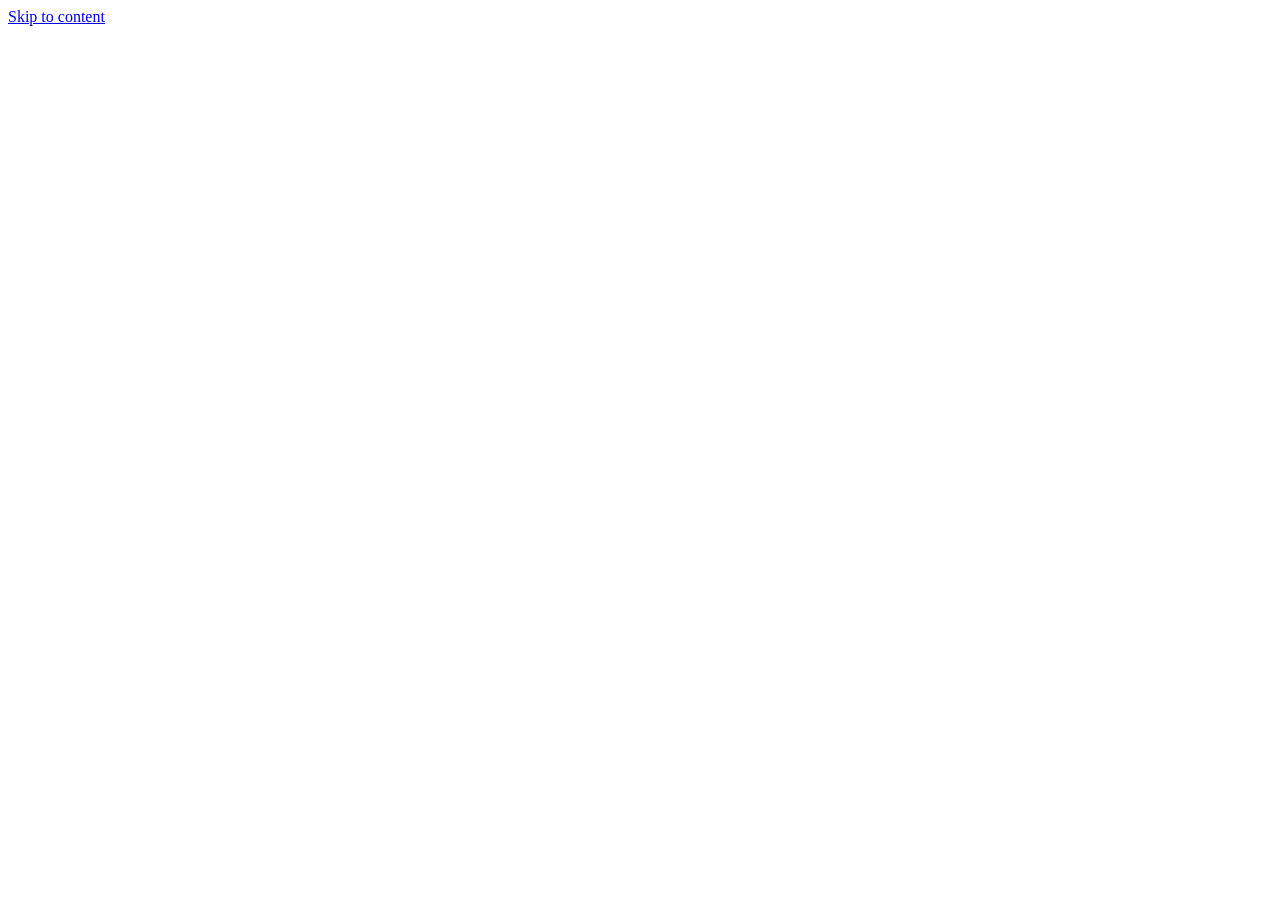
==== about.html @ 3cc3cd49 "Add files via upload" ====
<!DOCTYPE html>
<html lang="en">
<head>
  <meta charset="utf-8">
  <meta http-equiv="refresh" content="0; url=index.html">
  <meta name="viewport" content="width=device-width, initial-scale=1">
  <title>Redirecting to Home</title>
</head>
<body>
  <p>Redirecting to <a href="index.html">Home</a>...</p>
</body>
</html>
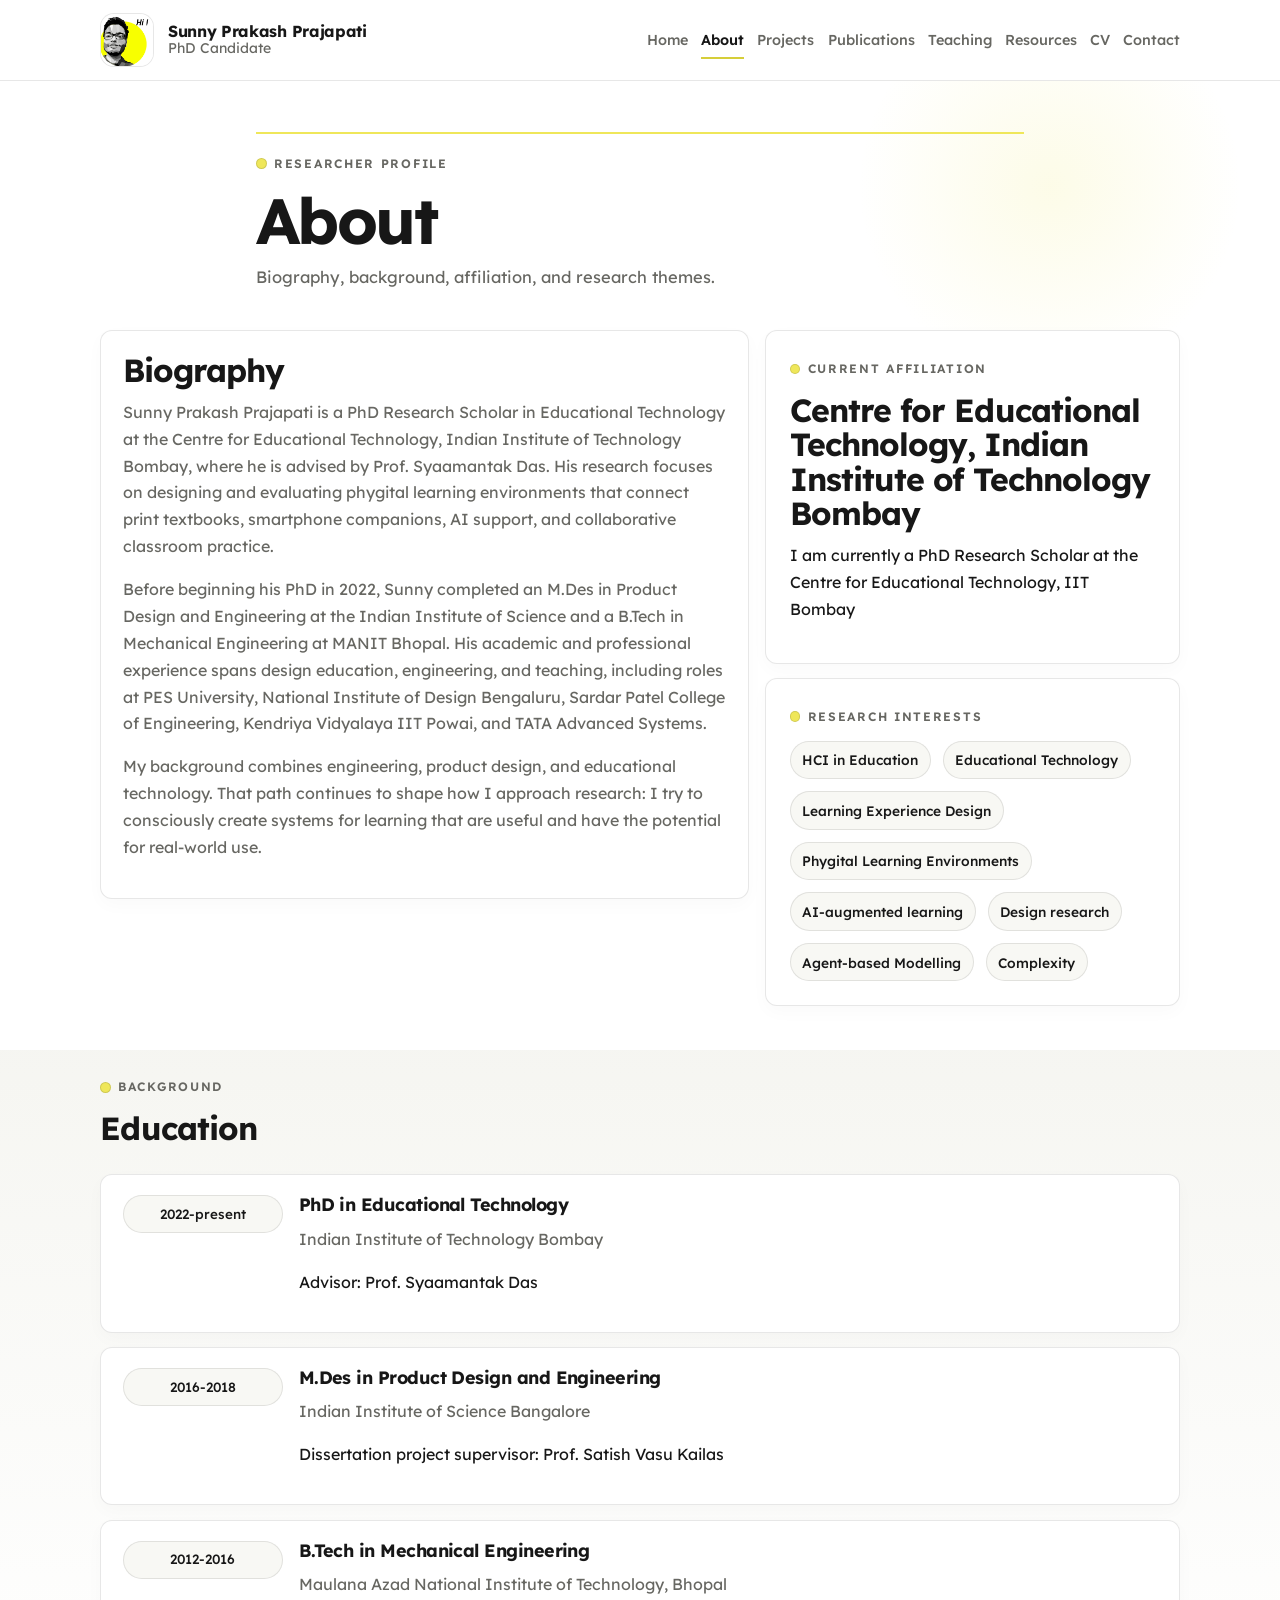
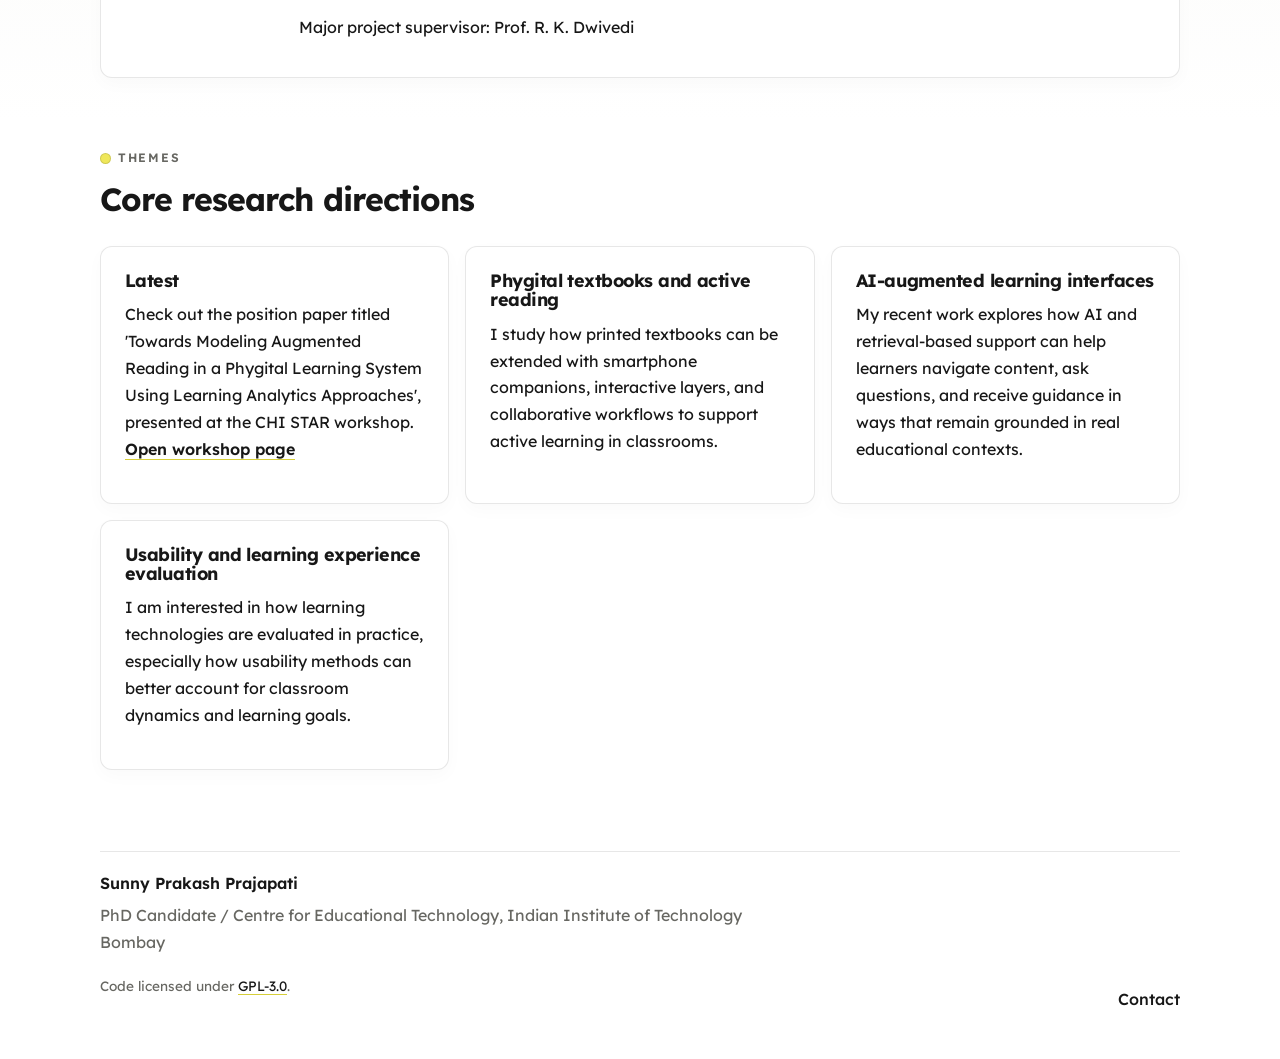
==== commit b4c96489: "ui-ux-audit2" ====
--- a/about.html
+++ b/about.html
@@ -2,11 +2,27 @@
 <html lang="en">
 <head>
   <meta charset="utf-8">
-  <meta http-equiv="refresh" content="0; url=index.html">
   <meta name="viewport" content="width=device-width, initial-scale=1">
-  <title>Redirecting to Home</title>
+  <meta name="description" content="Biography, background, affiliation, and research themes for Sunny Prakash Prajapati.">
+  <meta name="theme-color" content="#f5f1ea">
+  <title>About | Academic Website</title>
+  <link rel="stylesheet" href="assets/css/styles.css">
+  <script defer src="assets/js/site-data.js"></script>
+  <script defer src="assets/js/main.js"></script>
 </head>
-<body>
-  <p>Redirecting to <a href="index.html">Home</a>...</p>
+<body data-page="about">
+  <a class="skip-link" href="#main-content">Skip to content</a>
+  <div class="site-shell">
+    <header class="site-header" data-site-header></header>
+    <main id="main-content" data-page-root>
+      <noscript>
+        <section class="noscript-message">
+          <h1>JavaScript is required for this site.</h1>
+          <p>This website keeps content in a single editable data file, so please enable JavaScript to view the pages.</p>
+        </section>
+      </noscript>
+    </main>
+    <footer class="site-footer" data-site-footer></footer>
+  </div>
 </body>
 </html>
--- a/assets/css/styles.css
+++ b/assets/css/styles.css
@@ -0,0 +1,1248 @@
+@import url("https://fonts.googleapis.com/css2?family=Lexend:wght@100..900&display=swap");
+
+:root {
+  --background: #ffffff;
+  --background-muted: #fafaf7;
+  --background-alt: #f4f4ef;
+  --surface: #ffffff;
+  --surface-alt: #f8f8f4;
+  --text: #171717;
+  --muted: #676762;
+  --line: rgba(23, 23, 23, 0.1);
+  --line-strong: rgba(23, 23, 23, 0.18);
+  --accent: #efe75a;
+  --accent-deep: #d6ce39;
+  --accent-soft: rgba(239, 231, 90, 0.2);
+  --shadow: 0 6px 18px rgba(23, 23, 23, 0.025);
+  --shadow-strong: 0 10px 28px rgba(23, 23, 23, 0.06);
+  --radius-large: 12px;
+  --radius-medium: 10px;
+  --radius-small: 8px;
+  --max-width: 1080px;
+  --font-sans: "Lexend", "Segoe UI", "Helvetica Neue", Arial, sans-serif;
+  --font-display: "Lexend", "Segoe UI", "Helvetica Neue", Arial, sans-serif;
+  --transition: 180ms ease;
+}
+
+*,
+*::before,
+*::after {
+  box-sizing: border-box;
+}
+
+html {
+  scroll-behavior: smooth;
+}
+
+body {
+  margin: 0;
+  min-width: 320px;
+  font-family: var(--font-sans);
+  color: var(--text);
+  background:
+    radial-gradient(circle at 82% 7%, rgba(239, 231, 90, 0.14), transparent 12rem),
+    var(--background);
+  line-height: 1.68;
+}
+
+body.nav-open {
+  overflow: hidden;
+}
+
+img {
+  display: block;
+  max-width: 100%;
+}
+
+a {
+  color: var(--text);
+  text-decoration: none;
+  transition: color var(--transition), border-color var(--transition), background-color var(--transition), transform var(--transition);
+}
+
+a:hover,
+a:focus-visible {
+  color: var(--text);
+}
+
+button,
+input,
+textarea {
+  font: inherit;
+}
+
+button {
+  cursor: pointer;
+}
+
+:focus-visible {
+  outline: 3px solid rgba(23, 23, 23, 0.88);
+  outline-offset: 3px;
+}
+
+.site-shell {
+  min-height: 100vh;
+}
+
+.container {
+  width: min(calc(100% - 2.5rem), var(--max-width));
+  margin: 0 auto;
+}
+
+.skip-link,
+.sr-only {
+  position: absolute;
+  width: 1px;
+  height: 1px;
+  margin: -1px;
+  padding: 0;
+  overflow: hidden;
+  border: 0;
+  clip: rect(0, 0, 0, 0);
+}
+
+.skip-link:focus {
+  width: auto;
+  height: auto;
+  margin: 1rem;
+  padding: 0.8rem 1rem;
+  clip: auto;
+  background: var(--accent);
+  color: var(--text);
+  border-radius: var(--radius-small);
+  z-index: 1000;
+}
+
+.site-header {
+  position: sticky;
+  top: 0;
+  z-index: 50;
+  background: rgba(255, 255, 255, 0.94);
+  backdrop-filter: blur(10px);
+  border-bottom: 1px solid var(--line);
+}
+
+.header-inner,
+.footer-inner,
+.section-header,
+.section-header-compact,
+.contact-band {
+  display: flex;
+  align-items: center;
+  justify-content: space-between;
+  gap: 1.2rem;
+}
+
+.header-inner {
+  min-height: 5rem;
+}
+
+.brand {
+  display: inline-flex;
+  align-items: center;
+  gap: 0.9rem;
+  color: var(--text);
+}
+
+.brand:hover,
+.brand:focus-visible {
+  color: var(--text);
+}
+
+.brand-media {
+  flex: 0 0 auto;
+}
+
+.brand-logo,
+.brand-mark {
+  width: 3.35rem;
+  height: 3.35rem;
+  border-radius: 14px;
+  border: 1px solid var(--line);
+  background: var(--surface);
+}
+
+.brand-logo {
+  object-fit: cover;
+}
+
+.brand-mark {
+  display: grid;
+  place-items: center;
+  background: var(--text);
+  color: var(--background);
+  font-weight: 800;
+  letter-spacing: 0.08em;
+}
+
+.brand-copy {
+  display: flex;
+  flex-direction: column;
+  line-height: 1.12;
+}
+
+.brand-name {
+  font-family: var(--font-display);
+  font-size: 1rem;
+  font-weight: 700;
+  letter-spacing: -0.02em;
+}
+
+.brand-subtitle {
+  color: var(--muted);
+  font-size: 0.88rem;
+}
+
+.site-nav {
+  display: flex;
+  align-items: center;
+  gap: 0.82rem;
+}
+
+.site-nav a {
+  position: relative;
+  color: var(--muted);
+  font-size: 0.9rem;
+  font-weight: 500;
+}
+
+.site-nav a::after {
+  content: "";
+  position: absolute;
+  left: 0;
+  right: 0;
+  bottom: -0.45rem;
+  height: 0.12rem;
+  background: var(--accent-deep);
+  transform: scaleX(0);
+  transform-origin: left center;
+  transition: transform var(--transition);
+}
+
+.site-nav a:hover::after,
+.site-nav a:focus-visible::after,
+.site-nav a[aria-current="page"]::after {
+  transform: scaleX(1);
+}
+
+.site-nav a[aria-current="page"] {
+  color: var(--text);
+  font-weight: 600;
+}
+
+.nav-toggle {
+  display: none;
+  flex-direction: column;
+  gap: 0.28rem;
+  padding: 0.35rem;
+  background: transparent;
+  border: 0;
+}
+
+.nav-toggle span:not(.sr-only) {
+  display: block;
+  width: 1.45rem;
+  height: 2px;
+  border-radius: 999px;
+  background: var(--text);
+}
+
+.hero {
+  padding: 4.35rem 0 1.6rem;
+}
+
+.hero-grid,
+.section-grid,
+.prose-grid,
+.contact-grid,
+.cv-grid {
+  display: grid;
+  gap: 1rem;
+}
+
+.hero-grid {
+  grid-template-columns: minmax(0, 1.42fr) minmax(300px, 0.78fr);
+  align-items: start;
+  gap: 1.25rem;
+}
+
+.hero-copy,
+.hero-panel,
+.card,
+.prose-card,
+.timeline-item,
+.contact-item {
+  position: relative;
+  overflow: hidden;
+  border: 1px solid var(--line);
+  background: var(--surface);
+  border-radius: var(--radius-large);
+  box-shadow: var(--shadow);
+}
+
+.hero-copy,
+.hero-panel,
+.card {
+  padding: 1.5rem;
+}
+
+.hero-copy {
+  padding: 1.8rem 0 1.4rem;
+  border: 0;
+  border-top: 2px solid var(--accent);
+  border-radius: 0;
+  background: transparent;
+  box-shadow: none;
+}
+
+.hero-panel {
+  display: flex;
+  flex-direction: column;
+  justify-content: space-between;
+  gap: 1.1rem;
+  background: var(--surface-alt);
+  box-shadow: none;
+}
+
+.hero h1,
+h2,
+h3,
+h4 {
+  margin: 0 0 0.7rem;
+  font-family: var(--font-display);
+  font-weight: 700;
+  line-height: 1.08;
+  letter-spacing: -0.03em;
+}
+
+.hero h1 {
+  max-width: 12ch;
+  font-size: clamp(2.7rem, 6vw, 4.4rem);
+}
+
+h2 {
+  font-size: clamp(1.45rem, 2.6vw, 2rem);
+}
+
+h3 {
+  font-size: 1.12rem;
+}
+
+h4 {
+  font-size: 0.97rem;
+  letter-spacing: -0.01em;
+}
+
+p {
+  margin: 0 0 1rem;
+}
+
+.hero-tagline,
+.hero-summary,
+.section-intro p,
+.prose-card p {
+  max-width: 42rem;
+  color: var(--muted);
+}
+
+.hero-tagline {
+  max-width: 32rem;
+  font-size: clamp(1.06rem, 1.8vw, 1.3rem);
+  color: var(--text);
+  font-weight: 600;
+}
+
+.eyebrow {
+  display: inline-flex;
+  align-items: center;
+  gap: 0.45rem;
+  margin-bottom: 0.85rem;
+  color: var(--muted);
+  font-size: 0.76rem;
+  font-weight: 600;
+  letter-spacing: 0.14em;
+  text-transform: uppercase;
+}
+
+.eyebrow::before {
+  content: "";
+  width: 0.68rem;
+  height: 0.68rem;
+  border-radius: 999px;
+  background: var(--accent);
+  border: 1px solid rgba(23, 23, 23, 0.14);
+}
+
+.panel-kicker,
+.panel-affiliation,
+.publication-authors,
+.publication-venue,
+.timeline-institution,
+.results-note,
+.empty-state,
+.form-note,
+.footer-license {
+  color: var(--muted);
+}
+
+.detail-list,
+.bullet-list {
+  margin: 0;
+  padding: 0;
+  list-style: none;
+}
+
+.detail-list li {
+  display: grid;
+  gap: 0.18rem;
+  padding: 0.85rem 0;
+  border-top: 1px solid var(--line);
+}
+
+.detail-list li:first-child {
+  border-top: 0;
+  padding-top: 0;
+}
+
+.detail-list span {
+  color: var(--muted);
+  font-size: 0.8rem;
+  font-weight: 500;
+}
+
+.detail-list strong {
+  font-size: 0.98rem;
+  font-weight: 600;
+}
+
+.hero-contact-links,
+.button-row,
+.link-row,
+.tag-list,
+.publication-meta,
+.project-meta,
+.footer-links {
+  display: flex;
+  flex-wrap: wrap;
+  gap: 0.75rem;
+  align-items: center;
+}
+
+.hero-contact-links {
+  font-size: 0.93rem;
+}
+
+.button {
+  display: inline-flex;
+  align-items: center;
+  justify-content: center;
+  min-height: 2.9rem;
+  padding: 0.78rem 1.1rem;
+  border: 1px solid var(--line-strong);
+  border-radius: var(--radius-small);
+  font-weight: 500;
+}
+
+.button:hover,
+.button:focus-visible {
+  transform: translateY(-1px);
+}
+
+.button-primary {
+  background: var(--text);
+  color: var(--background);
+  border-color: var(--text);
+}
+
+.button-primary:hover,
+.button-primary:focus-visible {
+  color: var(--background);
+}
+
+.button-secondary {
+  background: var(--surface);
+  color: var(--text);
+}
+
+.button-tertiary {
+  background: transparent;
+  border-color: transparent;
+  color: var(--muted);
+  padding-inline: 0;
+}
+
+.text-link {
+  display: inline-flex;
+  align-items: center;
+  gap: 0.38rem;
+  font-weight: 500;
+  border-bottom: 1px solid var(--accent-deep);
+}
+
+.inline-link {
+  display: inline;
+  font-weight: 600;
+  border-bottom: 1px solid var(--accent-deep);
+}
+
+.text-link::after {
+  content: "";
+  width: 0.46rem;
+  height: 0.46rem;
+  border-top: 1.5px solid currentColor;
+  border-right: 1.5px solid currentColor;
+  transform: rotate(45deg);
+}
+
+.tag {
+  display: inline-flex;
+  align-items: center;
+  padding: 0.42rem 0.72rem;
+  border: 1px solid var(--line);
+  border-radius: 999px;
+  background: var(--surface-alt);
+  color: var(--text);
+  font-size: 0.86rem;
+  font-weight: 500;
+}
+
+.page-section {
+  padding: 1.45rem 0 2.75rem;
+}
+
+.page-section-compact {
+  padding-top: 0.7rem;
+}
+
+body:not([data-page="home"]) [data-page-root] > .page-section:first-child {
+  padding-top: 1.2rem;
+}
+
+.page-hero {
+  padding: 3.2rem 0 1rem;
+}
+
+.page-hero-inner {
+  max-width: 48rem;
+  padding-top: 1rem;
+  border-top: 2px solid var(--accent);
+}
+
+.page-hero h1 {
+  margin: 0 0 0.75rem;
+  font-size: clamp(2.25rem, 5vw, 4rem);
+  line-height: 1;
+  letter-spacing: -0.04em;
+}
+
+.page-hero p:not(.eyebrow) {
+  max-width: 42rem;
+  margin-bottom: 0;
+  color: var(--muted);
+  font-size: 1.03rem;
+}
+
+.page-actions {
+  display: flex;
+  flex-wrap: wrap;
+  gap: 0.75rem;
+  margin-top: 1.2rem;
+}
+
+.section-tinted {
+  background: linear-gradient(180deg, rgba(244, 244, 239, 0.85), rgba(244, 244, 239, 0));
+}
+
+.section-grid {
+  grid-template-columns: minmax(0, 0.9fr) minmax(0, 1.1fr);
+  align-items: start;
+  gap: 1.25rem;
+}
+
+.section-grid-home {
+  grid-template-columns: minmax(0, 0.96fr) minmax(0, 1.04fr);
+}
+
+.section-intro {
+  padding-top: 0.4rem;
+  border-top: 2px solid var(--accent);
+}
+
+.key-points,
+.stack-list,
+.timeline,
+.prose-sidebar,
+.project-body,
+.project-subsection,
+.contact-list,
+.contact-form {
+  display: grid;
+  gap: 0.9rem;
+}
+
+.section-header,
+.section-header-compact {
+  align-items: end;
+  margin-bottom: 1.1rem;
+}
+
+.section-header-compact {
+  margin-bottom: 0.9rem;
+}
+
+.card-grid,
+.card-grid-projects,
+.teaching-grid {
+  display: grid;
+  gap: 1rem;
+  grid-template-columns: repeat(3, minmax(0, 1fr));
+}
+
+.card-grid-projects {
+  grid-template-columns: repeat(2, minmax(0, 1fr));
+}
+
+.teaching-card {
+  display: grid;
+  align-content: start;
+  gap: 0.55rem;
+}
+
+.teaching-card h3,
+.teaching-card p {
+  margin-bottom: 0;
+}
+
+.card,
+.subtle-card,
+.publication-card,
+.project-card,
+.contact-item,
+.timeline-item {
+  transition: transform var(--transition), box-shadow var(--transition), border-color var(--transition), background-color var(--transition);
+}
+
+.card:hover,
+.card:focus-within,
+.contact-item:hover,
+.contact-item:focus-visible,
+.timeline-item:hover {
+  transform: translateY(-1px);
+  box-shadow: var(--shadow-strong);
+  border-color: var(--line-strong);
+}
+
+.publication-card,
+.project-card,
+.prose-card {
+  padding: 1.35rem;
+}
+
+.publication-card {
+  background: var(--surface);
+}
+
+.subtle-card {
+  box-shadow: none;
+  background: rgba(255, 255, 255, 0.72);
+}
+
+.publication-badge {
+  display: inline-flex;
+  padding: 0.34rem 0.68rem;
+  border: 1px solid rgba(23, 23, 23, 0.08);
+  border-radius: 999px;
+  background: var(--accent-soft);
+  color: var(--text);
+  font-size: 0.78rem;
+  font-weight: 600;
+}
+
+.publication-year {
+  color: var(--muted);
+  font-size: 0.9rem;
+  font-weight: 500;
+}
+
+.project-card {
+  display: flex;
+  flex-direction: column;
+  gap: 0.9rem;
+  box-shadow: none;
+}
+
+.project-card-clickable {
+  cursor: pointer;
+}
+
+.project-card-clickable:focus-visible {
+  outline: 3px solid rgba(23, 23, 23, 0.88);
+  outline-offset: 4px;
+}
+
+.project-image {
+  overflow: hidden;
+  border: 1px solid var(--line);
+  border-radius: var(--radius-medium);
+  background: var(--surface-alt);
+  aspect-ratio: 16 / 10;
+}
+
+.project-image img {
+  width: 100%;
+  height: 100%;
+  object-fit: cover;
+}
+
+.project-subsection h4 {
+  margin-bottom: 0;
+}
+
+.project-primary-outcome {
+  display: grid;
+  gap: 0.2rem;
+  margin-bottom: 0;
+  color: var(--muted);
+}
+
+.project-primary-outcome span {
+  color: var(--text);
+  font-size: 0.78rem;
+  font-weight: 700;
+  letter-spacing: 0.1em;
+  text-transform: uppercase;
+}
+
+.project-card-link {
+  width: fit-content;
+  margin-top: 0.15rem;
+}
+
+.project-detail {
+  display: grid;
+  gap: 1rem;
+}
+
+.project-back-link {
+  justify-self: end;
+  width: fit-content;
+}
+
+.project-detail-shell {
+  display: grid;
+  gap: 1.35rem;
+  padding: 1.35rem;
+  border: 1px solid var(--line);
+  border-radius: var(--radius-large);
+  background: var(--surface);
+  box-shadow: none;
+}
+
+.project-detail-hero {
+  display: grid;
+  grid-template-columns: minmax(0, 0.9fr) minmax(0, 1.1fr);
+  gap: 1.25rem;
+  align-items: start;
+}
+
+.project-detail-image {
+  overflow: hidden;
+  border: 1px solid var(--line);
+  border-radius: var(--radius-medium);
+  background: var(--surface-alt);
+}
+
+.project-detail-image img,
+.project-gallery-item img {
+  width: 100%;
+  height: 100%;
+  object-fit: cover;
+}
+
+.project-detail-copy,
+.project-detail-section {
+  display: grid;
+  gap: 0.85rem;
+}
+
+.project-detail-copy h1 {
+  margin-bottom: 0;
+  font-size: clamp(2rem, 4vw, 3rem);
+  line-height: 1.05;
+  letter-spacing: -0.04em;
+}
+
+.project-detail-copy p,
+.project-detail-section p {
+  margin-bottom: 0;
+  color: var(--muted);
+}
+
+.project-citation {
+  font-size: 0.9rem;
+}
+
+.project-gallery {
+  display: grid;
+  gap: 1rem;
+  grid-template-columns: repeat(2, minmax(0, 1fr));
+}
+
+.project-gallery-item {
+  display: grid;
+  gap: 0.55rem;
+  margin: 0;
+}
+
+.project-gallery-item img {
+  overflow: hidden;
+  aspect-ratio: auto;
+  border: 1px solid var(--line);
+  border-radius: var(--radius-medium);
+  background: var(--surface-alt);
+}
+
+.project-gallery-item figcaption {
+  color: var(--muted);
+  font-size: 0.9rem;
+}
+
+.prose-grid {
+  grid-template-columns: minmax(0, 1.28fr) minmax(280px, 0.82fr);
+  align-items: start;
+}
+
+.prose-card {
+  border: 1px solid var(--line);
+  background: var(--surface);
+  box-shadow: var(--shadow);
+}
+
+.timeline-item {
+  display: grid;
+  grid-template-columns: 10rem minmax(0, 1fr);
+  gap: 1rem;
+  padding: 1.25rem 1.35rem;
+}
+
+.timeline-period {
+  display: inline-flex;
+  align-items: center;
+  justify-content: center;
+  height: fit-content;
+  padding: 0.42rem 0.72rem;
+  border-radius: 999px;
+  background: var(--surface-alt);
+  color: var(--text);
+  border: 1px solid var(--line);
+  font-size: 0.84rem;
+  font-weight: 500;
+}
+
+.publications-toolbar {
+  display: grid;
+  gap: 0.95rem;
+  margin-bottom: 1rem;
+}
+
+.search-field input,
+.contact-form input,
+.contact-form textarea {
+  width: 100%;
+  border: 1px solid var(--line);
+  border-radius: var(--radius-small);
+  background: var(--surface);
+  padding: 0.9rem 1rem;
+  color: var(--text);
+}
+
+.search-field input:focus,
+.contact-form input:focus,
+.contact-form textarea:focus {
+  outline: 3px solid rgba(239, 231, 90, 0.35);
+  outline-offset: 0;
+  border-color: var(--line-strong);
+}
+
+.filter-group {
+  display: flex;
+  flex-wrap: wrap;
+  gap: 0.6rem;
+}
+
+.filter-chip {
+  border: 1px solid var(--line);
+  background: var(--surface);
+  color: var(--text);
+  border-radius: 999px;
+  padding: 0.7rem 0.95rem;
+  font-weight: 500;
+}
+
+.filter-chip.is-active,
+.filter-chip:hover,
+.filter-chip:focus-visible {
+  background: var(--accent-soft);
+  border-color: rgba(23, 23, 23, 0.18);
+  color: var(--text);
+}
+
+.contact-grid,
+.cv-grid {
+  grid-template-columns: repeat(2, minmax(0, 1fr));
+}
+
+.contact-grid {
+  grid-template-columns: minmax(0, 1fr);
+}
+
+.contact-card {
+  max-width: 44rem;
+}
+
+.resources-grid {
+  display: grid;
+  gap: 1rem;
+  grid-template-columns: repeat(2, minmax(0, 1fr));
+}
+
+.resource-item,
+.resources-empty {
+  min-height: 100%;
+}
+
+.resource-item {
+  display: grid;
+  gap: 0.75rem;
+  padding: 1.2rem 1.25rem;
+  border: 1px solid var(--line);
+  border-radius: var(--radius-large);
+  background: var(--surface);
+  box-shadow: none;
+  transition: transform var(--transition), box-shadow var(--transition), border-color var(--transition);
+}
+
+.resource-item.is-linked:hover,
+.resource-item.is-linked:focus-visible {
+  transform: translateY(-1px);
+  box-shadow: var(--shadow-strong);
+  border-color: var(--line-strong);
+}
+
+.resource-item h3 {
+  margin-bottom: 0;
+}
+
+.resource-item .publication-badge {
+  justify-self: start;
+}
+
+.resource-item p {
+  margin-bottom: 0;
+  color: var(--muted);
+}
+
+.resource-value {
+  color: var(--text);
+  font-weight: 600;
+}
+
+.resource-action {
+  display: inline-flex;
+  align-items: center;
+  gap: 0.38rem;
+  width: fit-content;
+  font-weight: 600;
+  border-bottom: 1px solid var(--accent-deep);
+}
+
+.resource-item.is-linked::after {
+  content: "";
+  justify-self: end;
+  width: 0.56rem;
+  height: 0.56rem;
+  border-top: 1.5px solid currentColor;
+  border-right: 1.5px solid currentColor;
+  transform: rotate(45deg);
+}
+
+.resources-empty {
+  max-width: 44rem;
+}
+
+.contact-item {
+  display: grid;
+  gap: 0.25rem;
+  padding: 1rem 1.05rem;
+  color: var(--text);
+}
+
+.contact-item span {
+  color: var(--muted);
+  font-size: 0.84rem;
+}
+
+.contact-form label {
+  display: grid;
+  gap: 0.45rem;
+}
+
+.contact-band {
+  padding: 1.35rem 0;
+}
+
+.home-contact-band {
+  align-items: center;
+  border-top: 1px solid var(--line);
+}
+
+.home-contact-band h2 {
+  max-width: 44rem;
+  margin-bottom: 0;
+}
+
+.credibility-strip {
+  padding: 0.15rem 0 1.4rem;
+}
+
+.credibility-grid {
+  display: grid;
+  gap: 0;
+  grid-template-columns: repeat(2, minmax(0, 1fr));
+  border-block: 1px solid var(--line);
+}
+
+.credibility-item {
+  display: grid;
+  gap: 0.25rem;
+  padding: 1rem 1.15rem;
+}
+
+.credibility-item + .credibility-item {
+  border-left: 1px solid var(--line);
+}
+
+.credibility-item span {
+  color: var(--muted);
+  font-size: 0.78rem;
+  font-weight: 700;
+  letter-spacing: 0.1em;
+  text-transform: uppercase;
+}
+
+.credibility-item strong {
+  font-size: 0.98rem;
+  font-weight: 600;
+}
+
+.bullet-list {
+  display: grid;
+  gap: 0.72rem;
+}
+
+.bullet-list li {
+  position: relative;
+  padding-left: 1rem;
+}
+
+.bullet-list li::before {
+  content: "";
+  position: absolute;
+  left: 0;
+  top: 0.68rem;
+  width: 0.42rem;
+  height: 0.42rem;
+  border-radius: 999px;
+  background: var(--accent-deep);
+}
+
+.site-footer {
+  padding: 2.3rem 0 2.8rem;
+}
+
+.footer-inner {
+  align-items: end;
+  padding-top: 1.15rem;
+  border-top: 1px solid var(--line);
+  color: var(--muted);
+}
+
+.footer-copy {
+  display: grid;
+  gap: 0.2rem;
+  max-width: 42rem;
+}
+
+.footer-title {
+  margin-bottom: 0.15rem;
+  color: var(--text);
+  font-weight: 600;
+}
+
+.footer-license {
+  font-size: 0.85rem;
+}
+
+.footer-license a {
+  border-bottom: 1px solid var(--accent-deep);
+}
+
+.footer-links {
+  justify-content: flex-end;
+  gap: 0.4rem;
+  min-width: fit-content;
+}
+
+.footer-links a {
+  color: var(--text);
+  font-weight: 500;
+  border-bottom: 1px solid transparent;
+}
+
+.footer-links a:hover,
+.footer-links a:focus-visible {
+  border-color: var(--accent-deep);
+}
+
+.simple-page h1 {
+  margin-bottom: 0.7rem;
+}
+
+.simple-page p {
+  max-width: 42rem;
+  color: var(--muted);
+}
+
+.noscript-message {
+  width: min(calc(100% - 2.5rem), 48rem);
+  margin: 4rem auto;
+  padding: 2rem;
+  background: var(--surface);
+  border: 1px solid var(--line);
+  border-radius: var(--radius-large);
+  box-shadow: var(--shadow);
+}
+
+@media (prefers-reduced-motion: reduce) {
+  html {
+    scroll-behavior: auto;
+  }
+
+  *,
+  *::before,
+  *::after {
+    animation: none !important;
+    transition: none !important;
+  }
+}
+
+@media (max-width: 980px) {
+  .hero-grid,
+  .project-detail-hero,
+  .section-grid,
+  .prose-grid,
+  .teaching-grid,
+  .card-grid,
+  .card-grid-projects,
+  .project-gallery,
+  .resources-grid,
+  .contact-grid,
+  .cv-grid,
+  .timeline-item {
+    grid-template-columns: 1fr;
+  }
+
+  .section-header,
+  .footer-inner {
+    align-items: flex-start;
+    flex-direction: column;
+  }
+
+  .footer-links {
+    justify-content: flex-start;
+  }
+
+  .credibility-grid {
+    grid-template-columns: 1fr;
+  }
+
+  .credibility-item + .credibility-item {
+    border-top: 1px solid var(--line);
+    border-left: 0;
+  }
+}
+
+@media (max-width: 820px) {
+  .nav-toggle {
+    display: inline-flex;
+  }
+
+  .site-nav {
+    position: fixed;
+    inset: 5rem 1rem auto;
+    flex-direction: column;
+    align-items: stretch;
+    padding: 1rem;
+    border: 1px solid var(--line-strong);
+    border-radius: var(--radius-large);
+    background: rgba(255, 255, 255, 0.98);
+    box-shadow: var(--shadow-strong);
+    opacity: 0;
+    pointer-events: none;
+    transform: translateY(-8px);
+    transition: opacity var(--transition), transform var(--transition);
+  }
+
+  .site-nav.is-open {
+    opacity: 1;
+    pointer-events: auto;
+    transform: translateY(0);
+  }
+
+  .site-nav a {
+    padding: 0.35rem 0;
+  }
+}
+
+@media (max-width: 640px) {
+  .container {
+    width: min(calc(100% - 1.4rem), var(--max-width));
+  }
+
+  .hero {
+    padding-top: 3.7rem;
+  }
+
+  .page-hero {
+    padding-top: 2.35rem;
+  }
+
+  .hero-copy,
+  .hero-panel,
+  .card,
+  .prose-card,
+  .publication-card,
+  .project-card,
+  .resource-item {
+    padding: 1.15rem;
+  }
+
+  .brand-logo,
+  .brand-mark {
+    width: 3rem;
+    height: 3rem;
+  }
+
+  .button-row,
+  .footer-links {
+    width: 100%;
+  }
+
+  .button {
+    width: 100%;
+  }
+
+  .timeline-item {
+    padding: 1.1rem;
+  }
+}
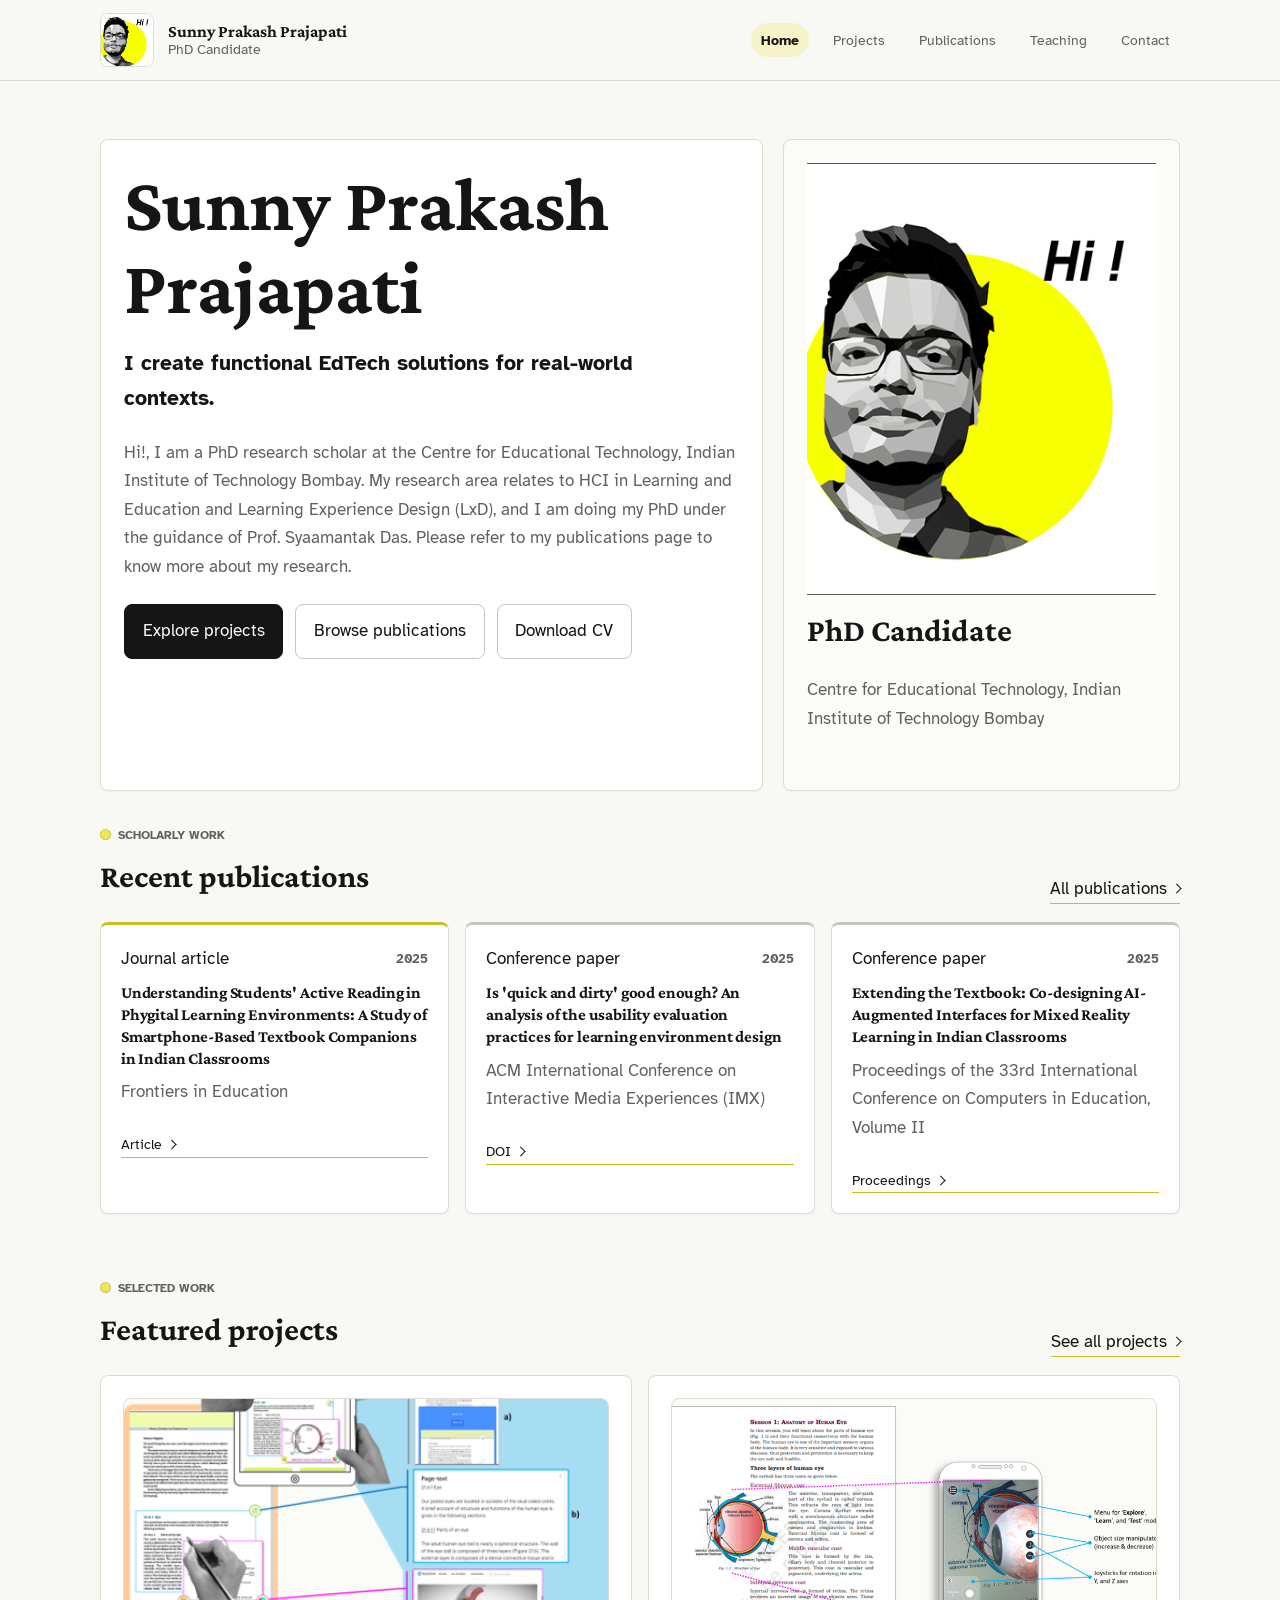
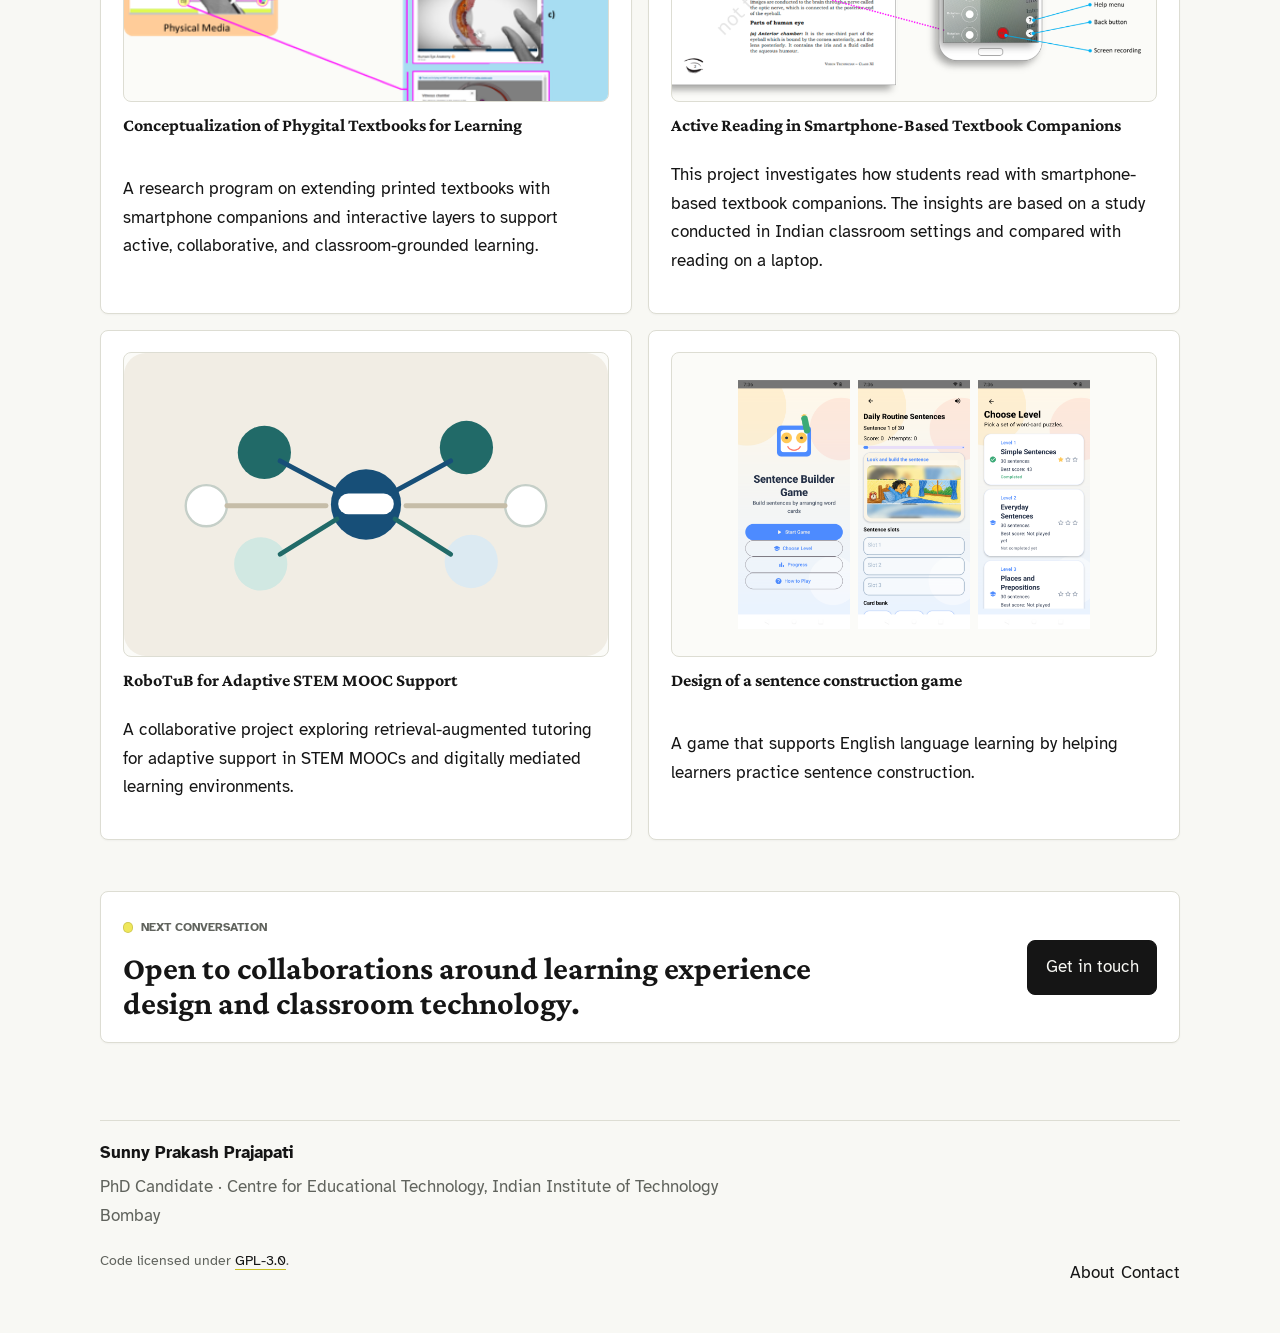
==== commit fca299aa: "major change" ====
--- a/about.html
+++ b/about.html
@@ -3,9 +3,19 @@
 <head>
   <meta charset="utf-8">
   <meta name="viewport" content="width=device-width, initial-scale=1">
-  <meta name="description" content="Biography, background, affiliation, and research themes for Sunny Prakash Prajapati.">
+  <meta name="description" content="Biography, research background, education, and research themes of Sunny Prakash Prajapati, PhD Candidate at IIT Bombay.">
   <meta name="theme-color" content="#f5f1ea">
-  <title>About | Academic Website</title>
+  <link rel="icon" href="assets/images/logo-sunny.png" type="image/png">
+  <title>About | Sunny Prakash Prajapati</title>
+  <meta property="og:title" content="About — Sunny Prakash Prajapati">
+  <meta property="og:description" content="Biography, research background, education, and research themes of Sunny Prakash Prajapati, PhD Candidate at IIT Bombay.">
+  <meta property="og:image" content="https://sunnysideux.github.io/assets/images/logo-sunny.png">
+  <meta property="og:url" content="https://sunnysideux.github.io/about.html">
+  <meta property="og:type" content="website">
+  <meta property="og:site_name" content="Sunny Prakash Prajapati">
+  <meta name="twitter:card" content="summary">
+  <meta http-equiv="refresh" content="0; url=index.html">
+  <link rel="canonical" href="https://sunnysideux.github.io/index.html">
   <link rel="stylesheet" href="assets/css/styles.css">
   <script defer src="assets/js/site-data.js"></script>
   <script defer src="assets/js/main.js"></script>
--- a/assets/css/styles.css
+++ b/assets/css/styles.css
@@ -1,27 +1,27 @@
-@import url("https://fonts.googleapis.com/css2?family=Lexend:wght@100..900&display=swap");
+@import url("https://fonts.googleapis.com/css2?family=Atkinson+Hyperlegible:wght@400;700&family=Crimson+Pro:wght@400;500;600;700&display=swap");
 
 :root {
-  --background: #ffffff;
-  --background-muted: #fafaf7;
-  --background-alt: #f4f4ef;
+  --background: #f8f8f4;
+  --background-muted: #f2f2ec;
+  --background-alt: #eeeee7;
   --surface: #ffffff;
-  --surface-alt: #f8f8f4;
-  --text: #171717;
-  --muted: #676762;
-  --line: rgba(23, 23, 23, 0.1);
-  --line-strong: rgba(23, 23, 23, 0.18);
+  --surface-alt: #fbfbf8;
+  --text: #151515;
+  --muted: #60635d;
+  --line: #ddddd3;
+  --line-strong: #c7c7bc;
   --accent: #efe75a;
-  --accent-deep: #d6ce39;
-  --accent-soft: rgba(239, 231, 90, 0.2);
-  --shadow: 0 6px 18px rgba(23, 23, 23, 0.025);
-  --shadow-strong: 0 10px 28px rgba(23, 23, 23, 0.06);
-  --radius-large: 12px;
-  --radius-medium: 10px;
+  --accent-deep: #c8bf22;
+  --accent-soft: rgba(239, 231, 90, 0.28);
+  --shadow: 0 1px 2px rgba(21, 21, 21, 0.035);
+  --shadow-strong: 0 4px 12px rgba(21, 21, 21, 0.05);
+  --radius-large: 8px;
+  --radius-medium: 8px;
   --radius-small: 8px;
   --max-width: 1080px;
-  --font-sans: "Lexend", "Segoe UI", "Helvetica Neue", Arial, sans-serif;
-  --font-display: "Lexend", "Segoe UI", "Helvetica Neue", Arial, sans-serif;
-  --transition: 180ms ease;
+  --font-sans: "Atkinson Hyperlegible", "Segoe UI", "Helvetica Neue", Arial, sans-serif;
+  --font-display: "Crimson Pro", Georgia, "Times New Roman", serif;
+  --transition: 200ms ease;
 }
 
 *,
@@ -32,16 +32,16 @@
 
 html {
   scroll-behavior: smooth;
+  color-scheme: light;
 }
 
 body {
   margin: 0;
   min-width: 320px;
   font-family: var(--font-sans);
-  color: var(--text);
-  background:
-    radial-gradient(circle at 82% 7%, rgba(239, 231, 90, 0.14), transparent 12rem),
-    var(--background);
+  font-size: 1.0625rem;
+  color: var(--text);
+  background: var(--background);
   line-height: 1.68;
 }
 
@@ -76,7 +76,7 @@
 }
 
 :focus-visible {
-  outline: 3px solid rgba(23, 23, 23, 0.88);
+  outline: 3px solid var(--accent-deep);
   outline-offset: 3px;
 }
 
@@ -117,7 +117,7 @@
   position: sticky;
   top: 0;
   z-index: 50;
-  background: rgba(255, 255, 255, 0.94);
+  background: rgba(248, 248, 244, 0.94);
   backdrop-filter: blur(10px);
   border-bottom: 1px solid var(--line);
 }
@@ -157,7 +157,7 @@
 .brand-mark {
   width: 3.35rem;
   height: 3.35rem;
-  border-radius: 14px;
+  border-radius: var(--radius-small);
   border: 1px solid var(--line);
   background: var(--surface);
 }
@@ -172,7 +172,7 @@
   background: var(--text);
   color: var(--background);
   font-weight: 800;
-  letter-spacing: 0.08em;
+  letter-spacing: 0;
 }
 
 .brand-copy {
@@ -183,9 +183,9 @@
 
 .brand-name {
   font-family: var(--font-display);
-  font-size: 1rem;
+  font-size: 1.08rem;
   font-weight: 700;
-  letter-spacing: -0.02em;
+  letter-spacing: 0;
 }
 
 .brand-subtitle {
@@ -200,32 +200,22 @@
 }
 
 .site-nav a {
-  position: relative;
   color: var(--muted);
   font-size: 0.9rem;
   font-weight: 500;
-}
-
-.site-nav a::after {
-  content: "";
-  position: absolute;
-  left: 0;
-  right: 0;
-  bottom: -0.45rem;
-  height: 0.12rem;
-  background: var(--accent-deep);
-  transform: scaleX(0);
-  transform-origin: left center;
-  transition: transform var(--transition);
-}
-
-.site-nav a:hover::after,
-.site-nav a:focus-visible::after,
-.site-nav a[aria-current="page"]::after {
-  transform: scaleX(1);
+  padding: 0.3rem 0.65rem;
+  border-radius: 999px;
+  transition: background-color var(--transition), color var(--transition);
+}
+
+.site-nav a:hover,
+.site-nav a:focus-visible {
+  background: var(--background-alt);
+  color: var(--text);
 }
 
 .site-nav a[aria-current="page"] {
+  background: var(--accent-soft);
   color: var(--text);
   font-weight: 600;
 }
@@ -248,7 +238,7 @@
 }
 
 .hero {
-  padding: 4.35rem 0 1.6rem;
+  padding: 3.6rem 0 1.2rem;
 }
 
 .hero-grid,
@@ -261,8 +251,8 @@
 }
 
 .hero-grid {
-  grid-template-columns: minmax(0, 1.42fr) minmax(300px, 0.78fr);
-  align-items: start;
+  grid-template-columns: minmax(0, 1.25fr) minmax(300px, 0.75fr);
+  align-items: stretch;
   gap: 1.25rem;
 }
 
@@ -271,7 +261,9 @@
 .card,
 .prose-card,
 .timeline-item,
-.contact-item {
+.page-hero-inner,
+.project-detail-shell,
+.resource-item {
   position: relative;
   overflow: hidden;
   border: 1px solid var(--line);
@@ -282,17 +274,15 @@
 
 .hero-copy,
 .hero-panel,
-.card {
-  padding: 1.5rem;
+.card,
+.page-hero-inner {
+  padding: 1.45rem;
 }
 
 .hero-copy {
-  padding: 1.8rem 0 1.4rem;
-  border: 0;
-  border-top: 2px solid var(--accent);
-  border-radius: 0;
-  background: transparent;
-  box-shadow: none;
+  display: grid;
+  align-content: start;
+  gap: 0.4rem;
 }
 
 .hero-panel {
@@ -301,10 +291,9 @@
   justify-content: space-between;
   gap: 1.1rem;
   background: var(--surface-alt);
-  box-shadow: none;
-}
-
-.hero h1,
+}
+
+h1,
 h2,
 h3,
 h4 {
@@ -312,12 +301,12 @@
   font-family: var(--font-display);
   font-weight: 700;
   line-height: 1.08;
-  letter-spacing: -0.03em;
+  letter-spacing: 0;
 }
 
 .hero h1 {
   max-width: 12ch;
-  font-size: clamp(2.7rem, 6vw, 4.4rem);
+  font-size: clamp(3rem, 6vw, 4.8rem);
 }
 
 h2 {
@@ -330,7 +319,7 @@
 
 h4 {
   font-size: 0.97rem;
-  letter-spacing: -0.01em;
+  letter-spacing: 0;
 }
 
 p {
@@ -360,7 +349,7 @@
   color: var(--muted);
   font-size: 0.76rem;
   font-weight: 600;
-  letter-spacing: 0.14em;
+  letter-spacing: 0;
   text-transform: uppercase;
 }
 
@@ -419,8 +408,6 @@
 .button-row,
 .link-row,
 .tag-list,
-.publication-meta,
-.project-meta,
 .footer-links {
   display: flex;
   flex-wrap: wrap;
@@ -507,7 +494,7 @@
 }
 
 .page-section {
-  padding: 1.45rem 0 2.75rem;
+  padding: 1.25rem 0 2.5rem;
 }
 
 .page-section-compact {
@@ -519,20 +506,18 @@
 }
 
 .page-hero {
-  padding: 3.2rem 0 1rem;
+  padding: 2.6rem 0 0.8rem;
 }
 
 .page-hero-inner {
-  max-width: 48rem;
-  padding-top: 1rem;
-  border-top: 2px solid var(--accent);
+  max-width: none;
 }
 
 .page-hero h1 {
   margin: 0 0 0.75rem;
   font-size: clamp(2.25rem, 5vw, 4rem);
   line-height: 1;
-  letter-spacing: -0.04em;
+  letter-spacing: 0;
 }
 
 .page-hero p:not(.eyebrow) {
@@ -550,7 +535,7 @@
 }
 
 .section-tinted {
-  background: linear-gradient(180deg, rgba(244, 244, 239, 0.85), rgba(244, 244, 239, 0));
+  background: transparent;
 }
 
 .section-grid {
@@ -564,8 +549,7 @@
 }
 
 .section-intro {
-  padding-top: 0.4rem;
-  border-top: 2px solid var(--accent);
+  align-self: stretch;
 }
 
 .key-points,
@@ -580,6 +564,10 @@
   gap: 0.9rem;
 }
 
+.project-body {
+  flex: 1;
+}
+
 .section-header,
 .section-header-compact {
   align-items: end;
@@ -602,14 +590,33 @@
   grid-template-columns: repeat(2, minmax(0, 1fr));
 }
 
-.teaching-card {
+.teaching-section-card {
   display: grid;
   align-content: start;
-  gap: 0.55rem;
-}
-
-.teaching-card h3,
-.teaching-card p {
+  gap: 1rem;
+}
+
+.teaching-list {
+  display: grid;
+  gap: 0;
+}
+
+.teaching-item {
+  padding: 1rem 0;
+  border-top: 1px solid var(--line);
+}
+
+.teaching-item:first-child {
+  padding-top: 0;
+  border-top: 0;
+}
+
+.teaching-item:last-child {
+  padding-bottom: 0;
+}
+
+.teaching-item h3,
+.teaching-item p {
   margin-bottom: 0;
 }
 
@@ -617,15 +624,15 @@
 .subtle-card,
 .publication-card,
 .project-card,
-.contact-item,
+.resource-item,
 .timeline-item {
   transition: transform var(--transition), box-shadow var(--transition), border-color var(--transition), background-color var(--transition);
 }
 
 .card:hover,
 .card:focus-within,
-.contact-item:hover,
-.contact-item:focus-visible,
+.resource-item.is-linked:hover,
+.resource-item.is-linked:focus-visible,
 .timeline-item:hover {
   transform: translateY(-1px);
   box-shadow: var(--shadow-strong);
@@ -643,32 +650,13 @@
 }
 
 .subtle-card {
-  box-shadow: none;
-  background: rgba(255, 255, 255, 0.72);
-}
-
-.publication-badge {
-  display: inline-flex;
-  padding: 0.34rem 0.68rem;
-  border: 1px solid rgba(23, 23, 23, 0.08);
-  border-radius: 999px;
-  background: var(--accent-soft);
-  color: var(--text);
-  font-size: 0.78rem;
-  font-weight: 600;
-}
-
-.publication-year {
-  color: var(--muted);
-  font-size: 0.9rem;
-  font-weight: 500;
+  background: var(--surface);
 }
 
 .project-card {
   display: flex;
   flex-direction: column;
   gap: 0.9rem;
-  box-shadow: none;
 }
 
 .project-card-clickable {
@@ -676,7 +664,7 @@
 }
 
 .project-card-clickable:focus-visible {
-  outline: 3px solid rgba(23, 23, 23, 0.88);
+  outline: 3px solid rgba(239, 231, 90, 0.78);
   outline-offset: 4px;
 }
 
@@ -698,24 +686,9 @@
   margin-bottom: 0;
 }
 
-.project-primary-outcome {
-  display: grid;
-  gap: 0.2rem;
-  margin-bottom: 0;
-  color: var(--muted);
-}
-
-.project-primary-outcome span {
-  color: var(--text);
-  font-size: 0.78rem;
-  font-weight: 700;
-  letter-spacing: 0.1em;
-  text-transform: uppercase;
-}
-
 .project-card-link {
   width: fit-content;
-  margin-top: 0.15rem;
+  margin-top: auto;
 }
 
 .project-detail {
@@ -732,10 +705,6 @@
   display: grid;
   gap: 1.35rem;
   padding: 1.35rem;
-  border: 1px solid var(--line);
-  border-radius: var(--radius-large);
-  background: var(--surface);
-  box-shadow: none;
 }
 
 .project-detail-hero {
@@ -769,7 +738,7 @@
   margin-bottom: 0;
   font-size: clamp(2rem, 4vw, 3rem);
   line-height: 1.05;
-  letter-spacing: -0.04em;
+  letter-spacing: 0;
 }
 
 .project-detail-copy p,
@@ -887,23 +856,20 @@
   color: var(--text);
 }
 
-.contact-grid,
-.cv-grid {
-  grid-template-columns: repeat(2, minmax(0, 1fr));
-}
-
-.contact-grid {
-  grid-template-columns: minmax(0, 1fr);
-}
-
+.single-card-container {
+  max-width: 52rem;
+}
+
+.cv-card,
 .contact-card {
-  max-width: 44rem;
+  display: grid;
+  gap: 1rem;
 }
 
 .resources-grid {
   display: grid;
   gap: 1rem;
-  grid-template-columns: repeat(2, minmax(0, 1fr));
+  grid-template-columns: repeat(3, minmax(0, 1fr));
 }
 
 .resource-item,
@@ -913,38 +879,18 @@
 
 .resource-item {
   display: grid;
+  align-content: start;
   gap: 0.75rem;
-  padding: 1.2rem 1.25rem;
-  border: 1px solid var(--line);
-  border-radius: var(--radius-large);
-  background: var(--surface);
-  box-shadow: none;
-  transition: transform var(--transition), box-shadow var(--transition), border-color var(--transition);
-}
-
-.resource-item.is-linked:hover,
-.resource-item.is-linked:focus-visible {
-  transform: translateY(-1px);
-  box-shadow: var(--shadow-strong);
-  border-color: var(--line-strong);
+  padding: 1.35rem;
 }
 
 .resource-item h3 {
   margin-bottom: 0;
 }
 
-.resource-item .publication-badge {
-  justify-self: start;
-}
-
 .resource-item p {
   margin-bottom: 0;
   color: var(--muted);
-}
-
-.resource-value {
-  color: var(--text);
-  font-weight: 600;
 }
 
 .resource-action {
@@ -952,29 +898,29 @@
   align-items: center;
   gap: 0.38rem;
   width: fit-content;
+  margin-top: auto;
   font-weight: 600;
   border-bottom: 1px solid var(--accent-deep);
 }
 
-.resource-item.is-linked::after {
-  content: "";
-  justify-self: end;
-  width: 0.56rem;
-  height: 0.56rem;
-  border-top: 1.5px solid currentColor;
-  border-right: 1.5px solid currentColor;
-  transform: rotate(45deg);
-}
-
 .resources-empty {
   max-width: 44rem;
 }
 
 .contact-item {
-  display: grid;
-  gap: 0.25rem;
-  padding: 1rem 1.05rem;
-  color: var(--text);
+  display: flex;
+  flex-wrap: wrap;
+  gap: 0.4rem 1rem;
+  align-items: baseline;
+  justify-content: space-between;
+  padding: 0.95rem 0;
+  border-top: 1px solid var(--line);
+  color: var(--text);
+}
+
+.contact-item:first-child {
+  border-top: 0;
+  padding-top: 0;
 }
 
 .contact-item span {
@@ -988,12 +934,11 @@
 }
 
 .contact-band {
-  padding: 1.35rem 0;
+  padding: 1.35rem;
 }
 
 .home-contact-band {
   align-items: center;
-  border-top: 1px solid var(--line);
 }
 
 .home-contact-band h2 {
@@ -1002,37 +947,39 @@
 }
 
 .credibility-strip {
-  padding: 0.15rem 0 1.4rem;
+  padding: 0.15rem 0 1.2rem;
 }
 
 .credibility-grid {
   display: grid;
-  gap: 0;
+  gap: 1rem;
   grid-template-columns: repeat(2, minmax(0, 1fr));
-  border-block: 1px solid var(--line);
 }
 
 .credibility-item {
   display: grid;
   gap: 0.25rem;
-  padding: 1rem 1.15rem;
-}
-
-.credibility-item + .credibility-item {
-  border-left: 1px solid var(--line);
+  padding: 1.15rem 1.25rem;
+  border: 1px solid var(--line);
+  border-radius: var(--radius-large);
+  background: var(--surface);
+  box-shadow: var(--shadow);
 }
 
 .credibility-item span {
   color: var(--muted);
   font-size: 0.78rem;
   font-weight: 700;
-  letter-spacing: 0.1em;
+  letter-spacing: 0;
   text-transform: uppercase;
 }
 
 .credibility-item strong {
-  font-size: 0.98rem;
-  font-weight: 600;
+  font-size: 1.35rem;
+  font-family: var(--font-display);
+  font-weight: 700;
+  line-height: 1.1;
+  letter-spacing: 0;
 }
 
 .bullet-list {
@@ -1121,6 +1068,148 @@
   border: 1px solid var(--line);
   border-radius: var(--radius-large);
   box-shadow: var(--shadow);
+}
+
+/* ── Timeline left-border accent ─────────────────────────── */
+.timeline-item > div {
+  border-left: 2px solid var(--line);
+  padding-left: 1rem;
+  transition: border-color var(--transition);
+}
+
+.timeline-item:hover > div {
+  border-left-color: var(--accent-deep);
+}
+
+/* ── Featured publications strip (Home) ──────────────────── */
+.featured-pub-list {
+  display: grid;
+  grid-template-columns: repeat(3, minmax(0, 1fr));
+  gap: 1rem;
+}
+
+.featured-pub-card {
+  display: grid;
+  align-content: start;
+  gap: 0.55rem;
+  padding: 1.25rem;
+  background: var(--surface);
+  border: 1px solid var(--line);
+  border-radius: var(--radius-large);
+  box-shadow: var(--shadow);
+  border-top: 3px solid var(--line-strong);
+  transition: transform var(--transition), box-shadow var(--transition), border-color var(--transition);
+}
+
+.featured-pub-card:has(.publication-category.is-journal) {
+  border-top-color: var(--accent-deep);
+}
+
+.featured-pub-card:hover {
+  transform: translateY(-2px);
+  box-shadow: var(--shadow-hover);
+  border-color: var(--line-strong);
+}
+
+.featured-pub-card h3 {
+  font-family: var(--font-display);
+  font-size: 1.05rem;
+  line-height: 1.3;
+  margin-bottom: 0;
+  letter-spacing: -0.01em;
+}
+
+.featured-pub-meta {
+  display: flex;
+  align-items: center;
+  justify-content: space-between;
+  gap: 0.5rem;
+  flex-wrap: wrap;
+}
+
+.featured-pub-year {
+  font-size: 0.82rem;
+  font-weight: 600;
+  color: var(--muted);
+  flex-shrink: 0;
+}
+
+.featured-pub-link {
+  font-size: 0.88rem;
+  margin-top: 0.1rem;
+}
+
+/* ── About page sidebar components ───────────────────────── */
+.about-cv-note {
+  font-size: 0.9rem;
+  color: var(--muted);
+  margin-bottom: 0.85rem;
+}
+
+.about-honors-list,
+.about-resources-list {
+  list-style: none;
+  margin: 0.2rem 0 0;
+  padding: 0;
+  display: grid;
+  gap: 0.9rem;
+}
+
+.about-honors-list li {
+  display: grid;
+  gap: 0.22rem;
+  padding-top: 0.9rem;
+  border-top: 1px solid var(--line);
+}
+
+.about-honors-list li:first-child {
+  padding-top: 0;
+  border-top: 0;
+}
+
+.about-honors-list strong {
+  font-size: 0.95rem;
+  font-weight: 600;
+}
+
+.about-honors-list span {
+  font-size: 0.87rem;
+  color: var(--muted);
+  line-height: 1.5;
+}
+
+.about-resources-list li {
+  font-size: 0.92rem;
+  line-height: 1.4;
+}
+
+/* ── Print styles ────────────────────────────────────────── */
+@media print {
+  .site-header,
+  .site-footer,
+  .skip-link,
+  .page-actions,
+  .nav-toggle,
+  .publications-toolbar {
+    display: none !important;
+  }
+
+  body {
+    font-size: 11pt;
+    color: #000;
+    background: #fff;
+  }
+
+  .card,
+  .publication-card,
+  .project-card {
+    break-inside: avoid;
+    box-shadow: none;
+    border: 1px solid #ccc;
+  }
+
+  a { color: #000; }
+
 }
 
 @media (prefers-reduced-motion: reduce) {
@@ -1165,11 +1254,6 @@
   .credibility-grid {
     grid-template-columns: 1fr;
   }
-
-  .credibility-item + .credibility-item {
-    border-top: 1px solid var(--line);
-    border-left: 0;
-  }
 }
 
 @media (max-width: 820px) {
@@ -1200,7 +1284,8 @@
   }
 
   .site-nav a {
-    padding: 0.35rem 0;
+    padding: 0.55rem 0.8rem;
+    border-radius: var(--radius-small);
   }
 }
 
@@ -1245,4 +1330,7 @@
   .timeline-item {
     padding: 1.1rem;
   }
-}
+  .featured-pub-list {
+    grid-template-columns: 1fr;
+  }
+}
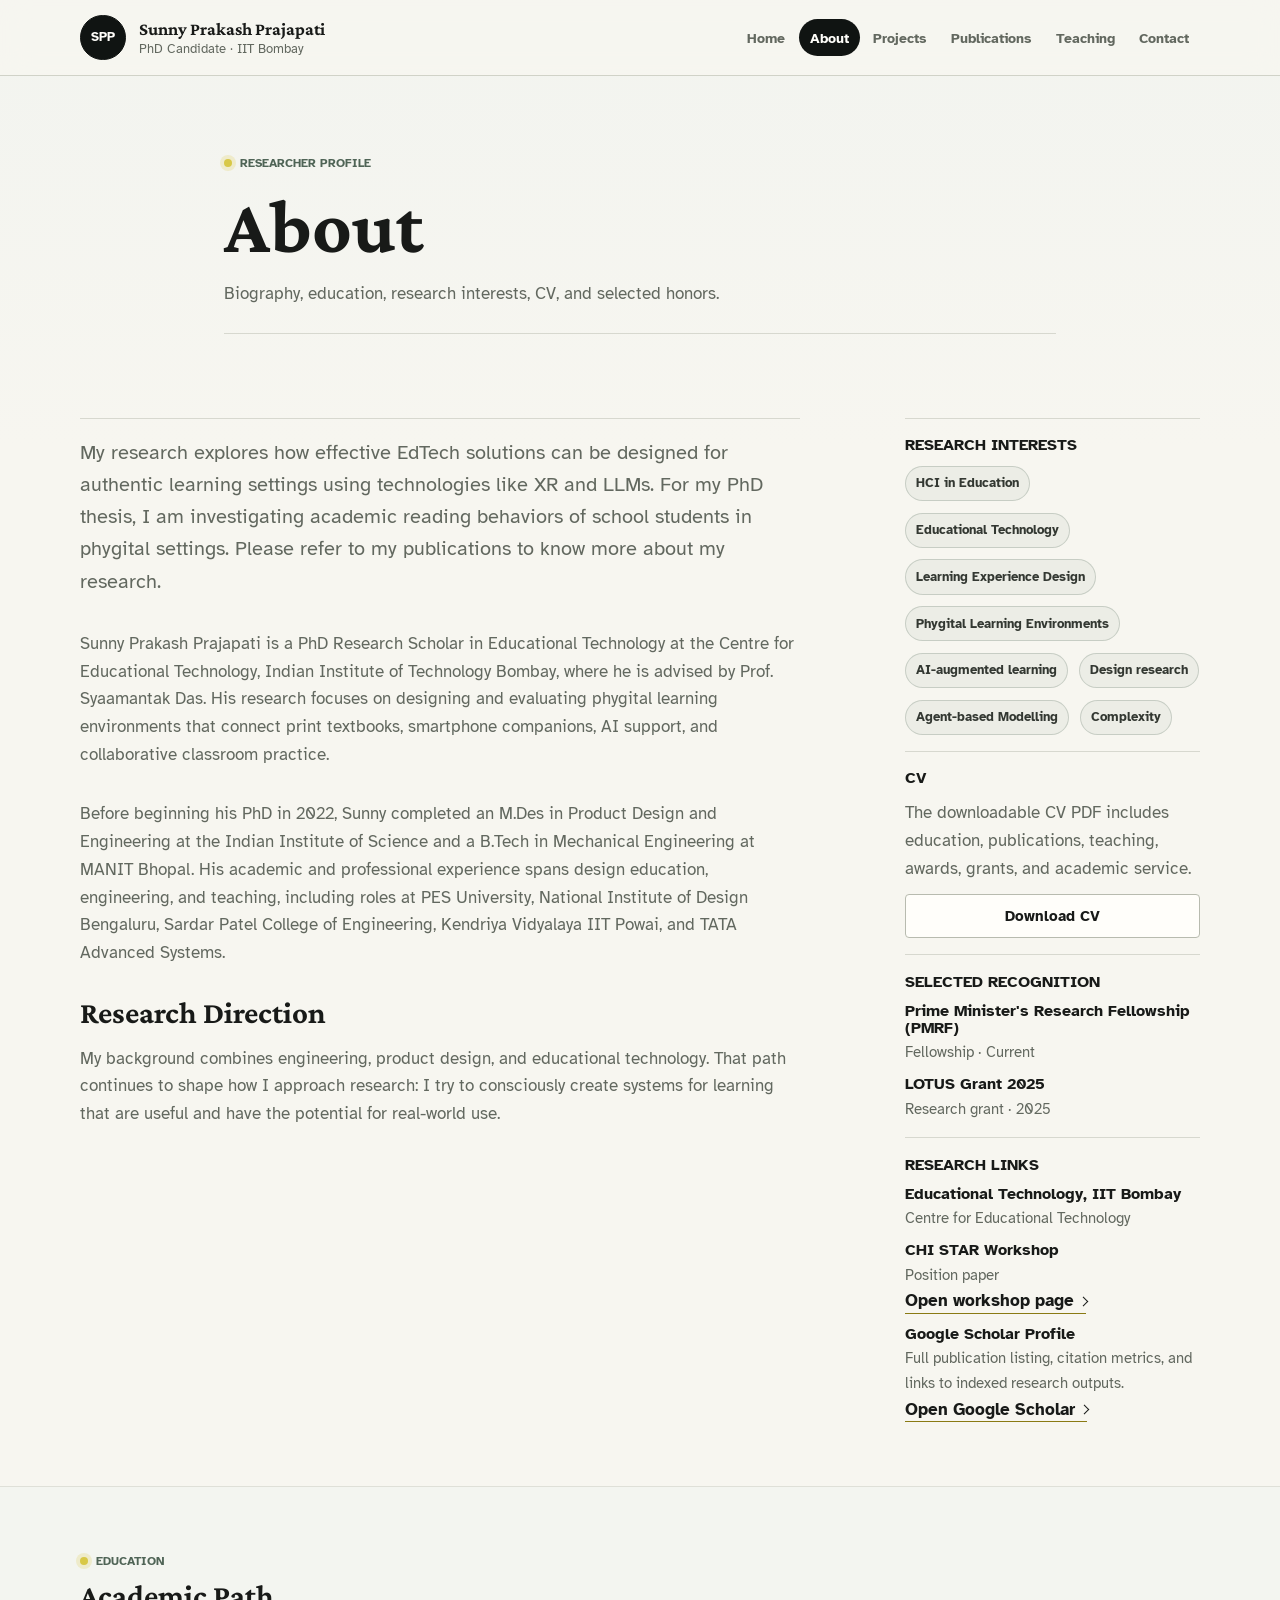
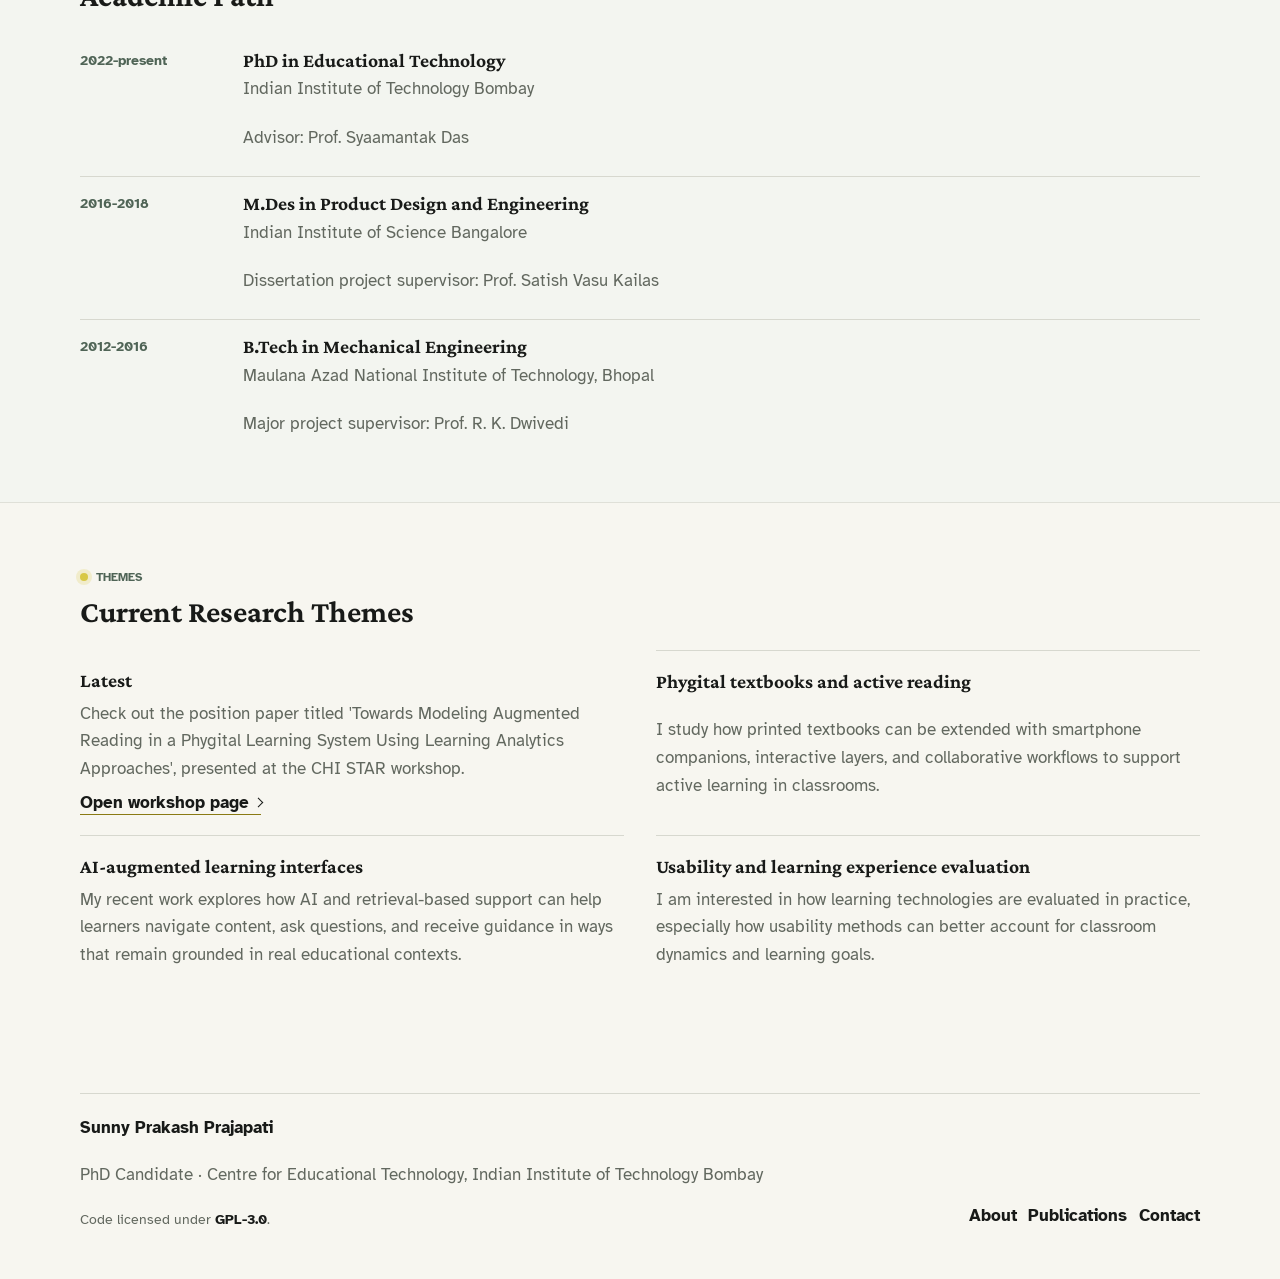
==== commit 9c834643: "codex_product_design-skill" ====
--- a/about.html
+++ b/about.html
@@ -4,7 +4,7 @@
   <meta charset="utf-8">
   <meta name="viewport" content="width=device-width, initial-scale=1">
   <meta name="description" content="Biography, research background, education, and research themes of Sunny Prakash Prajapati, PhD Candidate at IIT Bombay.">
-  <meta name="theme-color" content="#f5f1ea">
+  <meta name="theme-color" content="#f7f6f0">
   <link rel="icon" href="assets/images/logo-sunny.png" type="image/png">
   <title>About | Sunny Prakash Prajapati</title>
   <meta property="og:title" content="About — Sunny Prakash Prajapati">
@@ -14,8 +14,7 @@
   <meta property="og:type" content="website">
   <meta property="og:site_name" content="Sunny Prakash Prajapati">
   <meta name="twitter:card" content="summary">
-  <meta http-equiv="refresh" content="0; url=index.html">
-  <link rel="canonical" href="https://sunnysideux.github.io/index.html">
+  <link rel="canonical" href="https://sunnysideux.github.io/about.html">
   <link rel="stylesheet" href="assets/css/styles.css">
   <script defer src="assets/js/site-data.js"></script>
   <script defer src="assets/js/main.js"></script>
--- a/assets/css/styles.css
+++ b/assets/css/styles.css
@@ -1,27 +1,31 @@
-@import url("https://fonts.googleapis.com/css2?family=Atkinson+Hyperlegible:wght@400;700&family=Crimson+Pro:wght@400;500;600;700&display=swap");
+@import url("https://fonts.googleapis.com/css2?family=Atkinson+Hyperlegible:wght@400;500;600;700&family=Crimson+Pro:wght@400;500;600;700&display=swap");
 
 :root {
-  --background: #f8f8f4;
-  --background-muted: #f2f2ec;
-  --background-alt: #eeeee7;
-  --surface: #ffffff;
-  --surface-alt: #fbfbf8;
-  --text: #151515;
-  --muted: #60635d;
-  --line: #ddddd3;
-  --line-strong: #c7c7bc;
-  --accent: #efe75a;
-  --accent-deep: #c8bf22;
-  --accent-soft: rgba(239, 231, 90, 0.28);
-  --shadow: 0 1px 2px rgba(21, 21, 21, 0.035);
-  --shadow-strong: 0 4px 12px rgba(21, 21, 21, 0.05);
+  --background: #f7f6f0;
+  --background-quiet: #eef2ef;
+  --surface: #fffefa;
+  --surface-subtle: #fbfaf5;
+  --text: #181a18;
+  --text-soft: #333832;
+  --muted: #62685f;
+  --line: #d7d8cf;
+  --line-strong: #b8bbaf;
+  --accent: #d8c847;
+  --accent-deep: #8a7a13;
+  --accent-soft: rgba(216, 200, 71, 0.22);
+  --sage: #4f6456;
+  --ink: #101412;
+  --shadow: 0 1px 2px rgba(16, 20, 18, 0.04);
+  --shadow-strong: 0 12px 30px rgba(16, 20, 18, 0.08);
+  --shadow-hover: 0 16px 36px rgba(16, 20, 18, 0.1);
   --radius-large: 8px;
-  --radius-medium: 8px;
-  --radius-small: 8px;
-  --max-width: 1080px;
+  --radius-medium: 6px;
+  --radius-small: 4px;
+  --max-width: 1120px;
+  --measure: 45rem;
   --font-sans: "Atkinson Hyperlegible", "Segoe UI", "Helvetica Neue", Arial, sans-serif;
   --font-display: "Crimson Pro", Georgia, "Times New Roman", serif;
-  --transition: 200ms ease;
+  --transition: 180ms ease;
 }
 
 *,
@@ -39,10 +43,13 @@
   margin: 0;
   min-width: 320px;
   font-family: var(--font-sans);
-  font-size: 1.0625rem;
+  font-size: 1.03125rem;
+  line-height: 1.68;
   color: var(--text);
-  background: var(--background);
-  line-height: 1.68;
+  background:
+    linear-gradient(180deg, rgba(238, 242, 239, 0.55) 0, rgba(247, 246, 240, 0) 28rem),
+    var(--background);
+  overflow-x: clip;
 }
 
 body.nav-open {
@@ -55,14 +62,14 @@
 }
 
 a {
-  color: var(--text);
+  color: inherit;
   text-decoration: none;
-  transition: color var(--transition), border-color var(--transition), background-color var(--transition), transform var(--transition);
+  transition: color var(--transition), border-color var(--transition), background-color var(--transition), transform var(--transition), box-shadow var(--transition);
 }
 
 a:hover,
 a:focus-visible {
-  color: var(--text);
+  color: var(--ink);
 }
 
 button,
@@ -76,7 +83,7 @@
 }
 
 :focus-visible {
-  outline: 3px solid var(--accent-deep);
+  outline: 3px solid rgba(138, 122, 19, 0.55);
   outline-offset: 3px;
 }
 
@@ -105,11 +112,12 @@
   width: auto;
   height: auto;
   margin: 1rem;
-  padding: 0.8rem 1rem;
+  padding: 0.78rem 1rem;
   clip: auto;
-  background: var(--accent);
+  border: 1px solid var(--line-strong);
+  border-radius: var(--radius-small);
+  background: var(--surface);
   color: var(--text);
-  border-radius: var(--radius-small);
   z-index: 1000;
 }
 
@@ -117,333 +125,298 @@
   position: sticky;
   top: 0;
   z-index: 50;
-  background: rgba(248, 248, 244, 0.94);
-  backdrop-filter: blur(10px);
-  border-bottom: 1px solid var(--line);
+  background: rgba(247, 246, 240, 0.92);
+  border-bottom: 1px solid rgba(184, 187, 175, 0.62);
+  backdrop-filter: blur(14px);
 }
 
 .header-inner,
 .footer-inner,
 .section-header,
-.section-header-compact,
-.contact-band {
+.editorial-callout,
+.contact-layout {
   display: flex;
   align-items: center;
   justify-content: space-between;
-  gap: 1.2rem;
+  gap: 1.4rem;
 }
 
 .header-inner {
-  min-height: 5rem;
+  min-height: 4.7rem;
 }
 
 .brand {
   display: inline-flex;
   align-items: center;
-  gap: 0.9rem;
-  color: var(--text);
-}
-
-.brand:hover,
-.brand:focus-visible {
-  color: var(--text);
-}
-
-.brand-media {
+  gap: 0.82rem;
+  min-width: 0;
+}
+
+.brand-mark {
+  display: grid;
+  place-items: center;
+  width: 2.85rem;
+  height: 2.85rem;
   flex: 0 0 auto;
-}
-
-.brand-logo,
-.brand-mark {
-  width: 3.35rem;
-  height: 3.35rem;
-  border-radius: var(--radius-small);
-  border: 1px solid var(--line);
-  background: var(--surface);
-}
-
-.brand-logo {
-  object-fit: cover;
-}
-
-.brand-mark {
-  display: grid;
-  place-items: center;
-  background: var(--text);
-  color: var(--background);
-  font-weight: 800;
-  letter-spacing: 0;
+  border: 1px solid var(--ink);
+  border-radius: 999px;
+  background: var(--ink);
+  color: var(--surface);
+  font-size: 0.84rem;
+  font-weight: 700;
 }
 
 .brand-copy {
-  display: flex;
-  flex-direction: column;
-  line-height: 1.12;
+  display: grid;
+  gap: 0.08rem;
+  line-height: 1.16;
 }
 
 .brand-name {
   font-family: var(--font-display);
-  font-size: 1.08rem;
-  font-weight: 700;
-  letter-spacing: 0;
+  font-size: 1.12rem;
+  font-weight: 700;
 }
 
 .brand-subtitle {
   color: var(--muted);
-  font-size: 0.88rem;
+  font-size: 0.84rem;
 }
 
 .site-nav {
   display: flex;
   align-items: center;
-  gap: 0.82rem;
+  gap: 0.18rem;
 }
 
 .site-nav a {
+  border-radius: 999px;
   color: var(--muted);
   font-size: 0.9rem;
-  font-weight: 500;
-  padding: 0.3rem 0.65rem;
-  border-radius: 999px;
-  transition: background-color var(--transition), color var(--transition);
+  font-weight: 600;
+  padding: 0.42rem 0.68rem;
 }
 
 .site-nav a:hover,
 .site-nav a:focus-visible {
-  background: var(--background-alt);
+  background: rgba(79, 100, 86, 0.08);
   color: var(--text);
 }
 
 .site-nav a[aria-current="page"] {
-  background: var(--accent-soft);
-  color: var(--text);
-  font-weight: 600;
+  background: var(--ink);
+  color: var(--surface);
 }
 
 .nav-toggle {
   display: none;
   flex-direction: column;
   gap: 0.28rem;
-  padding: 0.35rem;
-  background: transparent;
-  border: 0;
+  width: 2.45rem;
+  height: 2.45rem;
+  align-items: center;
+  justify-content: center;
+  border: 1px solid var(--line);
+  border-radius: 999px;
+  background: var(--surface);
 }
 
 .nav-toggle span:not(.sr-only) {
   display: block;
-  width: 1.45rem;
+  width: 1.12rem;
   height: 2px;
   border-radius: 999px;
   background: var(--text);
-}
-
-.hero {
-  padding: 3.6rem 0 1.2rem;
-}
-
-.hero-grid,
-.section-grid,
-.prose-grid,
-.contact-grid,
-.cv-grid {
-  display: grid;
-  gap: 1rem;
-}
-
-.hero-grid {
-  grid-template-columns: minmax(0, 1.25fr) minmax(300px, 0.75fr);
-  align-items: stretch;
-  gap: 1.25rem;
-}
-
-.hero-copy,
-.hero-panel,
-.card,
-.prose-card,
-.timeline-item,
-.page-hero-inner,
-.project-detail-shell,
-.resource-item {
-  position: relative;
-  overflow: hidden;
-  border: 1px solid var(--line);
-  background: var(--surface);
-  border-radius: var(--radius-large);
-  box-shadow: var(--shadow);
-}
-
-.hero-copy,
-.hero-panel,
-.card,
-.page-hero-inner {
-  padding: 1.45rem;
-}
-
-.hero-copy {
-  display: grid;
-  align-content: start;
-  gap: 0.4rem;
-}
-
-.hero-panel {
-  display: flex;
-  flex-direction: column;
-  justify-content: space-between;
-  gap: 1.1rem;
-  background: var(--surface-alt);
 }
 
 h1,
 h2,
 h3,
 h4 {
-  margin: 0 0 0.7rem;
+  margin: 0;
   font-family: var(--font-display);
   font-weight: 700;
   line-height: 1.08;
-  letter-spacing: 0;
-}
-
-.hero h1 {
-  max-width: 12ch;
-  font-size: clamp(3rem, 6vw, 4.8rem);
+}
+
+h1 {
+  font-size: clamp(3.2rem, 7vw, 5.9rem);
 }
 
 h2 {
-  font-size: clamp(1.45rem, 2.6vw, 2rem);
+  font-size: clamp(1.55rem, 2.4vw, 2.25rem);
 }
 
 h3 {
-  font-size: 1.12rem;
-}
-
-h4 {
-  font-size: 0.97rem;
-  letter-spacing: 0;
+  font-size: 1.22rem;
 }
 
 p {
-  margin: 0 0 1rem;
-}
-
-.hero-tagline,
-.hero-summary,
-.section-intro p,
-.prose-card p {
-  max-width: 42rem;
-  color: var(--muted);
-}
-
-.hero-tagline {
-  max-width: 32rem;
-  font-size: clamp(1.06rem, 1.8vw, 1.3rem);
-  color: var(--text);
-  font-weight: 600;
+  margin: 0;
+}
+
+p + p {
+  margin-top: 1rem;
+}
+
+.lead {
+  color: var(--text-soft);
+  font-size: clamp(1.08rem, 1.8vw, 1.22rem);
+  line-height: 1.65;
 }
 
 .eyebrow {
   display: inline-flex;
   align-items: center;
-  gap: 0.45rem;
-  margin-bottom: 0.85rem;
-  color: var(--muted);
+  flex-wrap: wrap;
+  gap: 0.5rem;
+  max-width: 100%;
+  color: var(--sage);
   font-size: 0.76rem;
-  font-weight: 600;
-  letter-spacing: 0;
+  font-weight: 700;
   text-transform: uppercase;
 }
 
 .eyebrow::before {
   content: "";
-  width: 0.68rem;
-  height: 0.68rem;
+  width: 0.48rem;
+  height: 0.48rem;
   border-radius: 999px;
   background: var(--accent);
-  border: 1px solid rgba(23, 23, 23, 0.14);
+  box-shadow: 0 0 0 4px var(--accent-soft);
+}
+
+.hero {
+  padding: clamp(3.2rem, 7vw, 5.8rem) 0 1.2rem;
+}
+
+.hero-grid {
+  display: grid;
+  grid-template-columns: minmax(0, 1.22fr) minmax(300px, 0.78fr);
+  gap: clamp(1.5rem, 4vw, 3rem);
+  align-items: stretch;
+}
+
+.hero-copy {
+  display: grid;
+  align-content: center;
+  gap: 1.05rem;
+  min-height: 32rem;
+  border-top: 1px solid var(--line-strong);
+  border-bottom: 1px solid var(--line);
+  padding: 2rem 0;
+}
+
+.hero-copy h1 {
+  max-width: 11ch;
+}
+
+.hero-tagline {
+  max-width: 35rem;
+  color: var(--text-soft);
+  font-size: clamp(1.24rem, 2vw, 1.55rem);
+  line-height: 1.45;
+}
+
+.hero-summary {
+  max-width: var(--measure);
+  color: var(--muted);
+}
+
+.hero-panel {
+  display: grid;
+  align-content: start;
+  gap: 1.15rem;
+  border: 1px solid var(--line);
+  border-radius: var(--radius-large);
+  background: rgba(255, 254, 250, 0.76);
+  padding: 1.25rem;
+  box-shadow: var(--shadow);
+}
+
+.portrait-frame {
+  overflow: hidden;
+  border-radius: var(--radius-medium);
+  background: var(--background-quiet);
+  aspect-ratio: 1 / 1.05;
+}
+
+.profile-photo {
+  width: 100%;
+  height: 100%;
+  object-fit: cover;
+  object-position: 8% 70%;
+  filter: grayscale(1) contrast(1.04);
+  transform: scale(1.62);
+  transform-origin: 22% 60%;
+}
+
+.hero-panel-copy {
+  display: grid;
+  gap: 0.32rem;
+  padding-bottom: 0.35rem;
+  border-bottom: 1px solid var(--line);
+}
+
+.hero-panel-copy h2 {
+  font-family: var(--font-sans);
+  font-size: 1rem;
+  font-weight: 600;
+  line-height: 1.48;
 }
 
 .panel-kicker,
 .panel-affiliation,
 .publication-authors,
 .publication-venue,
+.publication-year,
 .timeline-institution,
 .results-note,
 .empty-state,
-.form-note,
-.footer-license {
-  color: var(--muted);
-}
-
-.detail-list,
-.bullet-list {
-  margin: 0;
-  padding: 0;
-  list-style: none;
-}
-
-.detail-list li {
-  display: grid;
-  gap: 0.18rem;
-  padding: 0.85rem 0;
-  border-top: 1px solid var(--line);
-}
-
-.detail-list li:first-child {
-  border-top: 0;
-  padding-top: 0;
-}
-
-.detail-list span {
-  color: var(--muted);
-  font-size: 0.8rem;
-  font-weight: 500;
-}
-
-.detail-list strong {
-  font-size: 0.98rem;
-  font-weight: 600;
-}
-
-.hero-contact-links,
+.footer-license,
+.resource-value {
+  color: var(--muted);
+}
+
 .button-row,
 .link-row,
 .tag-list,
-.footer-links {
+.footer-links,
+.page-actions {
   display: flex;
   flex-wrap: wrap;
-  gap: 0.75rem;
   align-items: center;
-}
-
-.hero-contact-links {
-  font-size: 0.93rem;
+  gap: 0.72rem;
 }
 
 .button {
   display: inline-flex;
+  min-height: 2.75rem;
   align-items: center;
   justify-content: center;
-  min-height: 2.9rem;
-  padding: 0.78rem 1.1rem;
   border: 1px solid var(--line-strong);
   border-radius: var(--radius-small);
-  font-weight: 500;
+  padding: 0.72rem 1rem;
+  font-size: 0.94rem;
+  font-weight: 700;
+  line-height: 1.2;
 }
 
 .button:hover,
 .button:focus-visible {
   transform: translateY(-1px);
+  box-shadow: var(--shadow);
 }
 
 .button-primary {
-  background: var(--text);
-  color: var(--background);
-  border-color: var(--text);
+  border-color: var(--ink);
+  background: var(--ink);
+  color: var(--surface);
 }
 
 .button-primary:hover,
 .button-primary:focus-visible {
-  color: var(--background);
+  color: var(--surface);
 }
 
 .button-secondary {
@@ -451,31 +424,29 @@
   color: var(--text);
 }
 
-.button-tertiary {
-  background: transparent;
-  border-color: transparent;
-  color: var(--muted);
-  padding-inline: 0;
-}
-
-.text-link {
+.text-link,
+.inline-link {
   display: inline-flex;
+  width: fit-content;
   align-items: center;
-  gap: 0.38rem;
-  font-weight: 500;
+  gap: 0.36rem;
   border-bottom: 1px solid var(--accent-deep);
-}
-
-.inline-link {
-  display: inline;
-  font-weight: 600;
-  border-bottom: 1px solid var(--accent-deep);
+  color: var(--text);
+  font-weight: 700;
+  line-height: 1.35;
+}
+
+.text-link:hover,
+.inline-link:hover,
+.text-link:focus-visible,
+.inline-link:focus-visible {
+  border-color: var(--ink);
 }
 
 .text-link::after {
   content: "";
-  width: 0.46rem;
-  height: 0.46rem;
+  width: 0.42rem;
+  height: 0.42rem;
   border-top: 1.5px solid currentColor;
   border-right: 1.5px solid currentColor;
   transform: rotate(45deg);
@@ -484,334 +455,266 @@
 .tag {
   display: inline-flex;
   align-items: center;
-  padding: 0.42rem 0.72rem;
+  border: 1px solid rgba(79, 100, 86, 0.24);
+  border-radius: 999px;
+  background: rgba(79, 100, 86, 0.06);
+  color: var(--text-soft);
+  font-size: 0.82rem;
+  font-weight: 600;
+  padding: 0.35rem 0.62rem;
+}
+
+.publication-category {
+  display: inline-flex;
+  width: fit-content;
+  align-items: center;
   border: 1px solid var(--line);
   border-radius: 999px;
-  background: var(--surface-alt);
+  background: var(--surface-subtle);
+  color: var(--sage);
+  font-size: 0.74rem;
+  font-weight: 800;
+  padding: 0.28rem 0.56rem;
+  text-transform: uppercase;
+}
+
+.publication-category.is-journal {
+  border-color: rgba(138, 122, 19, 0.32);
+  background: var(--accent-soft);
+  color: var(--accent-deep);
+}
+
+.publication-category.is-workshop,
+.publication-category.is-poster {
+  color: #5f536c;
+}
+
+.fact-list {
+  display: grid;
+  gap: 0;
+  margin: 0;
+}
+
+.fact-list div {
+  display: grid;
+  gap: 0.15rem;
+  border-top: 1px solid var(--line);
+  padding: 0.78rem 0;
+}
+
+.fact-list dt {
+  color: var(--muted);
+  font-size: 0.76rem;
+  font-weight: 700;
+  text-transform: uppercase;
+}
+
+.fact-list dd {
+  margin: 0;
   color: var(--text);
-  font-size: 0.86rem;
-  font-weight: 500;
+  font-weight: 700;
+}
+
+.credibility-strip {
+  padding: 1.2rem 0 0;
+}
+
+.credibility-grid,
+.publication-summary-grid {
+  display: grid;
+  grid-template-columns: repeat(4, minmax(0, 1fr));
+  border-top: 1px solid var(--line-strong);
+  border-bottom: 1px solid var(--line);
+}
+
+.publication-summary-grid {
+  grid-template-columns: repeat(3, minmax(0, 1fr));
+}
+
+.stat-item {
+  display: grid;
+  gap: 0.22rem;
+  min-height: 6rem;
+  align-content: center;
+  border-right: 1px solid var(--line);
+  padding: 1.1rem 1.2rem;
+}
+
+.stat-item:last-child {
+  border-right: 0;
+}
+
+.stat-item strong {
+  font-family: var(--font-display);
+  font-size: clamp(1.35rem, 2.5vw, 2rem);
+  line-height: 1;
+}
+
+.stat-item span {
+  color: var(--muted);
+  font-size: 0.82rem;
+  font-weight: 700;
+  text-transform: uppercase;
 }
 
 .page-section {
-  padding: 1.25rem 0 2.5rem;
+  padding: clamp(2.4rem, 5vw, 4.3rem) 0;
 }
 
 .page-section-compact {
-  padding-top: 0.7rem;
-}
-
-body:not([data-page="home"]) [data-page-root] > .page-section:first-child {
-  padding-top: 1.2rem;
+  padding-top: 1rem;
+}
+
+.section-quiet {
+  background: rgba(238, 242, 239, 0.46);
+  border-top: 1px solid rgba(215, 216, 207, 0.7);
+  border-bottom: 1px solid rgba(215, 216, 207, 0.7);
+}
+
+.section-header {
+  align-items: flex-end;
+  margin-bottom: 1.35rem;
+}
+
+.section-header > div {
+  display: grid;
+  gap: 0.48rem;
+}
+
+.section-header h2 {
+  max-width: 38rem;
 }
 
 .page-hero {
-  padding: 2.6rem 0 0.8rem;
+  padding: clamp(3rem, 6vw, 5rem) 0 1.2rem;
 }
 
 .page-hero-inner {
-  max-width: none;
+  display: grid;
+  gap: 0.7rem;
+  max-width: 52rem;
+  border-bottom: 1px solid var(--line);
+  padding-bottom: 1.6rem;
+}
+
+.hero-copy,
+.page-hero-inner,
+.publication-item,
+.project-body,
+.project-detail-copy,
+.prose-panel {
+  min-width: 0;
 }
 
 .page-hero h1 {
-  margin: 0 0 0.75rem;
-  font-size: clamp(2.25rem, 5vw, 4rem);
-  line-height: 1;
-  letter-spacing: 0;
+  font-size: clamp(2.7rem, 6vw, 4.8rem);
 }
 
 .page-hero p:not(.eyebrow) {
-  max-width: 42rem;
-  margin-bottom: 0;
-  color: var(--muted);
-  font-size: 1.03rem;
+  max-width: var(--measure);
+  color: var(--muted);
+  font-size: 1.08rem;
 }
 
 .page-actions {
+  margin-top: 0.45rem;
+}
+
+.citation-list,
+.publication-list,
+.project-list,
+.theme-list,
+.resource-list,
+.compact-list,
+.contact-list,
+.timeline,
+.timeline-list,
+.sidebar-stack {
+  display: grid;
+  gap: 1rem;
+}
+
+.citation-item,
+.publication-item,
+.project-row,
+.theme-item,
+.resource-item,
+.prose-panel,
+.side-panel,
+.editorial-callout,
+.timeline-item,
+.contact-item {
+  border-top: 1px solid var(--line);
+  padding-top: 1.15rem;
+}
+
+.citation-item {
+  display: grid;
+  grid-template-columns: minmax(11rem, 0.26fr) minmax(0, 1fr);
+  gap: 1rem 1.5rem;
+}
+
+.citation-item h3,
+.publication-item h2,
+.project-row h3 {
+  font-family: var(--font-display);
+  font-size: clamp(1.28rem, 2.2vw, 1.72rem);
+  line-height: 1.18;
+}
+
+.citation-item h3,
+.publication-item h2 {
+  margin-bottom: 0.25rem;
+}
+
+.citation-item > h3,
+.citation-item > p,
+.citation-item > a {
+  grid-column: 2;
+}
+
+.citation-meta,
+.publication-item-head,
+.project-meta {
   display: flex;
   flex-wrap: wrap;
-  gap: 0.75rem;
-  margin-top: 1.2rem;
-}
-
-.section-tinted {
-  background: transparent;
-}
-
-.section-grid {
-  grid-template-columns: minmax(0, 0.9fr) minmax(0, 1.1fr);
+  gap: 0.55rem;
+  align-items: center;
+  color: var(--muted);
+  font-size: 0.82rem;
+  font-weight: 700;
+}
+
+.citation-meta {
+  grid-row: 1 / span 4;
+  align-content: start;
+}
+
+.publication-layout {
+  display: grid;
+  grid-template-columns: minmax(14rem, 0.31fr) minmax(0, 1fr);
+  gap: clamp(1.5rem, 4vw, 3rem);
   align-items: start;
-  gap: 1.25rem;
-}
-
-.section-grid-home {
-  grid-template-columns: minmax(0, 0.96fr) minmax(0, 1.04fr);
-}
-
-.section-intro {
-  align-self: stretch;
-}
-
-.key-points,
-.stack-list,
-.timeline,
-.prose-sidebar,
-.project-body,
-.project-subsection,
-.contact-list,
-.contact-form {
-  display: grid;
-  gap: 0.9rem;
-}
-
-.project-body {
-  flex: 1;
-}
-
-.section-header,
-.section-header-compact {
-  align-items: end;
-  margin-bottom: 1.1rem;
-}
-
-.section-header-compact {
-  margin-bottom: 0.9rem;
-}
-
-.card-grid,
-.card-grid-projects,
-.teaching-grid {
-  display: grid;
-  gap: 1rem;
-  grid-template-columns: repeat(3, minmax(0, 1fr));
-}
-
-.card-grid-projects {
-  grid-template-columns: repeat(2, minmax(0, 1fr));
-}
-
-.teaching-section-card {
-  display: grid;
+}
+
+.publications-toolbar {
+  position: sticky;
+  top: 6rem;
   align-content: start;
-  gap: 1rem;
-}
-
-.teaching-list {
-  display: grid;
-  gap: 0;
-}
-
-.teaching-item {
-  padding: 1rem 0;
   border-top: 1px solid var(--line);
-}
-
-.teaching-item:first-child {
-  padding-top: 0;
-  border-top: 0;
-}
-
-.teaching-item:last-child {
-  padding-bottom: 0;
-}
-
-.teaching-item h3,
-.teaching-item p {
-  margin-bottom: 0;
-}
-
-.card,
-.subtle-card,
-.publication-card,
-.project-card,
-.resource-item,
-.timeline-item {
-  transition: transform var(--transition), box-shadow var(--transition), border-color var(--transition), background-color var(--transition);
-}
-
-.card:hover,
-.card:focus-within,
-.resource-item.is-linked:hover,
-.resource-item.is-linked:focus-visible,
-.timeline-item:hover {
-  transform: translateY(-1px);
-  box-shadow: var(--shadow-strong);
-  border-color: var(--line-strong);
-}
-
-.publication-card,
-.project-card,
-.prose-card {
-  padding: 1.35rem;
-}
-
-.publication-card {
-  background: var(--surface);
-}
-
-.subtle-card {
-  background: var(--surface);
-}
-
-.project-card {
-  display: flex;
-  flex-direction: column;
-  gap: 0.9rem;
-}
-
-.project-card-clickable {
-  cursor: pointer;
-}
-
-.project-card-clickable:focus-visible {
-  outline: 3px solid rgba(239, 231, 90, 0.78);
-  outline-offset: 4px;
-}
-
-.project-image {
-  overflow: hidden;
-  border: 1px solid var(--line);
-  border-radius: var(--radius-medium);
-  background: var(--surface-alt);
-  aspect-ratio: 16 / 10;
-}
-
-.project-image img {
-  width: 100%;
-  height: 100%;
-  object-fit: cover;
-}
-
-.project-subsection h4 {
-  margin-bottom: 0;
-}
-
-.project-card-link {
-  width: fit-content;
-  margin-top: auto;
-}
-
-.project-detail {
-  display: grid;
-  gap: 1rem;
-}
-
-.project-back-link {
-  justify-self: end;
-  width: fit-content;
-}
-
-.project-detail-shell {
-  display: grid;
-  gap: 1.35rem;
-  padding: 1.35rem;
-}
-
-.project-detail-hero {
-  display: grid;
-  grid-template-columns: minmax(0, 0.9fr) minmax(0, 1.1fr);
-  gap: 1.25rem;
-  align-items: start;
-}
-
-.project-detail-image {
-  overflow: hidden;
-  border: 1px solid var(--line);
-  border-radius: var(--radius-medium);
-  background: var(--surface-alt);
-}
-
-.project-detail-image img,
-.project-gallery-item img {
-  width: 100%;
-  height: 100%;
-  object-fit: cover;
-}
-
-.project-detail-copy,
-.project-detail-section {
-  display: grid;
-  gap: 0.85rem;
-}
-
-.project-detail-copy h1 {
-  margin-bottom: 0;
-  font-size: clamp(2rem, 4vw, 3rem);
-  line-height: 1.05;
-  letter-spacing: 0;
-}
-
-.project-detail-copy p,
-.project-detail-section p {
-  margin-bottom: 0;
-  color: var(--muted);
-}
-
-.project-citation {
-  font-size: 0.9rem;
-}
-
-.project-gallery {
-  display: grid;
-  gap: 1rem;
-  grid-template-columns: repeat(2, minmax(0, 1fr));
-}
-
-.project-gallery-item {
-  display: grid;
-  gap: 0.55rem;
-  margin: 0;
-}
-
-.project-gallery-item img {
-  overflow: hidden;
-  aspect-ratio: auto;
-  border: 1px solid var(--line);
-  border-radius: var(--radius-medium);
-  background: var(--surface-alt);
-}
-
-.project-gallery-item figcaption {
-  color: var(--muted);
-  font-size: 0.9rem;
-}
-
-.prose-grid {
-  grid-template-columns: minmax(0, 1.28fr) minmax(280px, 0.82fr);
-  align-items: start;
-}
-
-.prose-card {
-  border: 1px solid var(--line);
-  background: var(--surface);
-  box-shadow: var(--shadow);
-}
-
-.timeline-item {
-  display: grid;
-  grid-template-columns: 10rem minmax(0, 1fr);
-  gap: 1rem;
-  padding: 1.25rem 1.35rem;
-}
-
-.timeline-period {
-  display: inline-flex;
-  align-items: center;
-  justify-content: center;
-  height: fit-content;
-  padding: 0.42rem 0.72rem;
-  border-radius: 999px;
-  background: var(--surface-alt);
-  color: var(--text);
-  border: 1px solid var(--line);
-  font-size: 0.84rem;
-  font-weight: 500;
-}
-
-.publications-toolbar {
-  display: grid;
-  gap: 0.95rem;
-  margin-bottom: 1rem;
+  padding-top: 1rem;
+}
+
+.search-field {
+  display: grid;
+  gap: 0.42rem;
+}
+
+.search-field span {
+  color: var(--muted);
+  font-size: 0.82rem;
+  font-weight: 700;
+  text-transform: uppercase;
 }
 
 .search-field input,
@@ -821,14 +724,14 @@
   border: 1px solid var(--line);
   border-radius: var(--radius-small);
   background: var(--surface);
-  padding: 0.9rem 1rem;
   color: var(--text);
+  padding: 0.82rem 0.9rem;
 }
 
 .search-field input:focus,
 .contact-form input:focus,
 .contact-form textarea:focus {
-  outline: 3px solid rgba(239, 231, 90, 0.35);
+  outline: 3px solid rgba(216, 200, 71, 0.28);
   outline-offset: 0;
   border-color: var(--line-strong);
 }
@@ -836,155 +739,353 @@
 .filter-group {
   display: flex;
   flex-wrap: wrap;
-  gap: 0.6rem;
+  gap: 0.5rem;
 }
 
 .filter-chip {
   border: 1px solid var(--line);
+  border-radius: 999px;
   background: var(--surface);
+  color: var(--text-soft);
+  font-size: 0.86rem;
+  font-weight: 700;
+  padding: 0.58rem 0.78rem;
+}
+
+.filter-chip:hover,
+.filter-chip:focus-visible,
+.filter-chip.is-active {
+  border-color: var(--ink);
+  background: var(--ink);
+  color: var(--surface);
+}
+
+.publication-item {
+  display: grid;
+  gap: 0.62rem;
+}
+
+.publication-abstract {
+  color: var(--muted);
+}
+
+.publication-abstract summary {
+  width: fit-content;
   color: var(--text);
-  border-radius: 999px;
-  padding: 0.7rem 0.95rem;
-  font-weight: 500;
-}
-
-.filter-chip.is-active,
-.filter-chip:hover,
-.filter-chip:focus-visible {
-  background: var(--accent-soft);
-  border-color: rgba(23, 23, 23, 0.18);
-  color: var(--text);
-}
-
-.single-card-container {
-  max-width: 52rem;
-}
-
-.cv-card,
-.contact-card {
+  cursor: pointer;
+  font-weight: 700;
+}
+
+.publication-abstract p {
+  margin-top: 0.55rem;
+  max-width: var(--measure);
+}
+
+.project-list {
+  gap: 0;
+}
+
+.project-row {
+  display: grid;
+  grid-template-columns: minmax(13rem, 0.35fr) minmax(0, 1fr);
+  gap: clamp(1rem, 3vw, 2rem);
+  padding: 1.35rem 0;
+}
+
+.project-row:first-child,
+.timeline-item:first-child,
+.citation-item:first-child,
+.publication-item:first-child,
+.theme-item:first-child,
+.resource-item:first-child,
+.contact-item:first-child {
+  border-top: 0;
+}
+
+.project-image {
+  overflow: hidden;
+  align-self: start;
+  border: 1px solid var(--line);
+  border-radius: var(--radius-medium);
+  background: var(--surface-subtle);
+  aspect-ratio: 16 / 10;
+}
+
+.project-image img {
+  width: 100%;
+  height: 100%;
+  object-fit: cover;
+  transition: transform var(--transition);
+}
+
+.project-image:hover img,
+.project-image:focus-visible img {
+  transform: scale(1.025);
+}
+
+.project-body {
+  display: grid;
+  align-content: start;
+  gap: 0.62rem;
+}
+
+.project-body p {
+  max-width: var(--measure);
+  color: var(--muted);
+}
+
+.project-detail {
   display: grid;
   gap: 1rem;
 }
 
-.resources-grid {
-  display: grid;
+.project-back-link {
+  justify-self: end;
+}
+
+.project-detail-shell {
+  display: grid;
+  gap: clamp(1.5rem, 4vw, 2.4rem);
+}
+
+.project-detail-hero {
+  display: grid;
+  grid-template-columns: minmax(18rem, 0.44fr) minmax(0, 1fr);
+  gap: clamp(1.25rem, 4vw, 2.6rem);
+  border-top: 1px solid var(--line);
+  padding-top: 1.25rem;
+}
+
+.project-detail-image {
+  overflow: hidden;
+  border: 1px solid var(--line);
+  border-radius: var(--radius-medium);
+  background: var(--surface-subtle);
+}
+
+.project-detail-image img {
+  width: 100%;
+  height: auto;
+  object-fit: contain;
+}
+
+.project-gallery-item img {
+  width: 100%;
+  height: auto;
+  object-fit: contain;
+}
+
+.project-detail-copy,
+.project-detail-section {
+  display: grid;
+  gap: 0.85rem;
+}
+
+.project-detail-copy h1 {
+  font-size: clamp(2.3rem, 5vw, 4.1rem);
+}
+
+.project-detail-copy p,
+.project-detail-section p,
+.project-citation {
+  color: var(--muted);
+}
+
+.project-gallery {
+  display: grid;
+  grid-template-columns: repeat(2, minmax(0, 1fr));
   gap: 1rem;
-  grid-template-columns: repeat(3, minmax(0, 1fr));
-}
-
-.resource-item,
-.resources-empty {
-  min-height: 100%;
-}
-
-.resource-item {
+}
+
+.project-gallery-item {
+  display: grid;
+  gap: 0.55rem;
+  margin: 0;
+}
+
+.project-gallery-item img {
+  border: 1px solid var(--line);
+  border-radius: var(--radius-medium);
+  background: var(--surface-subtle);
+}
+
+.project-gallery-item figcaption {
+  color: var(--muted);
+  font-size: 0.9rem;
+}
+
+.prose-grid {
+  display: grid;
+  grid-template-columns: minmax(0, 1fr) minmax(17rem, 0.38fr);
+  gap: clamp(1.5rem, 4vw, 3rem);
+  align-items: start;
+}
+
+.prose-panel {
+  display: grid;
+  gap: 1rem;
+  max-width: var(--measure);
+}
+
+.prose-panel h2 {
+  margin-top: 0.8rem;
+}
+
+.prose-panel p,
+.side-panel p,
+.theme-item p,
+.resource-item p {
+  color: var(--muted);
+}
+
+.side-panel {
+  display: grid;
+  gap: 0.75rem;
+}
+
+.side-panel h2 {
+  font-family: var(--font-sans);
+  font-size: 0.98rem;
+  text-transform: uppercase;
+}
+
+.compact-list {
+  gap: 0.75rem;
+}
+
+.compact-item {
+  display: grid;
+  gap: 0.2rem;
+}
+
+.compact-item h3 {
+  font-family: var(--font-sans);
+  font-size: 0.98rem;
+}
+
+.compact-item p {
+  color: var(--muted);
+  font-size: 0.92rem;
+}
+
+.theme-list {
+  grid-template-columns: repeat(2, minmax(0, 1fr));
+  gap: 0 2rem;
+}
+
+.theme-item {
+  display: grid;
+  gap: 0.55rem;
+  padding: 1.25rem 0;
+}
+
+.timeline {
+  gap: 1.5rem;
+}
+
+.timeline-group {
+  display: grid;
+  grid-template-columns: minmax(12rem, 0.28fr) minmax(0, 1fr);
+  gap: clamp(1rem, 3vw, 2rem);
+  border-top: 1px solid var(--line);
+  padding-top: 1.4rem;
+}
+
+.timeline-heading {
   display: grid;
   align-content: start;
-  gap: 0.75rem;
-  padding: 1.35rem;
-}
-
-.resource-item h3 {
-  margin-bottom: 0;
-}
-
-.resource-item p {
-  margin-bottom: 0;
-  color: var(--muted);
-}
-
-.resource-action {
-  display: inline-flex;
-  align-items: center;
-  gap: 0.38rem;
-  width: fit-content;
-  margin-top: auto;
-  font-weight: 600;
-  border-bottom: 1px solid var(--accent-deep);
-}
-
-.resources-empty {
-  max-width: 44rem;
+  gap: 0.45rem;
+}
+
+.timeline-item {
+  display: grid;
+  grid-template-columns: 9rem minmax(0, 1fr);
+  gap: 1.2rem;
+  padding: 1rem 0 0;
+}
+
+.timeline-period {
+  color: var(--sage);
+  font-size: 0.85rem;
+  font-weight: 800;
+}
+
+.timeline-item > div:last-child {
+  display: grid;
+  gap: 0.3rem;
+}
+
+.timeline-item p {
+  color: var(--muted);
+}
+
+.contact-layout {
+  align-items: flex-start;
+}
+
+.contact-layout .prose-panel {
+  flex: 1 1 24rem;
+}
+
+.contact-list {
+  flex: 0 1 30rem;
+  width: 100%;
+  gap: 0;
 }
 
 .contact-item {
   display: flex;
   flex-wrap: wrap;
-  gap: 0.4rem 1rem;
-  align-items: baseline;
+  gap: 0.45rem 1rem;
   justify-content: space-between;
-  padding: 0.95rem 0;
-  border-top: 1px solid var(--line);
-  color: var(--text);
-}
-
-.contact-item:first-child {
-  border-top: 0;
-  padding-top: 0;
+  padding: 1rem 0;
 }
 
 .contact-item span {
   color: var(--muted);
   font-size: 0.84rem;
-}
-
-.contact-form label {
-  display: grid;
-  gap: 0.45rem;
-}
-
-.contact-band {
-  padding: 1.35rem;
-}
-
-.home-contact-band {
-  align-items: center;
-}
-
-.home-contact-band h2 {
+  font-weight: 700;
+  text-transform: uppercase;
+}
+
+.resource-list {
+  max-width: 56rem;
+}
+
+.resource-item {
+  display: grid;
+  gap: 0.5rem;
+}
+
+.resource-item h2 {
+  font-size: clamp(1.35rem, 2.2vw, 1.8rem);
+}
+
+.single-column {
+  max-width: 52rem;
+}
+
+.editorial-callout {
+  border-top: 1px solid var(--line-strong);
+  border-bottom: 1px solid var(--line);
+  padding: 1.6rem 0;
+}
+
+.editorial-callout > div {
+  display: grid;
+  gap: 0.55rem;
+}
+
+.editorial-callout h2 {
   max-width: 44rem;
-  margin-bottom: 0;
-}
-
-.credibility-strip {
-  padding: 0.15rem 0 1.2rem;
-}
-
-.credibility-grid {
-  display: grid;
-  gap: 1rem;
-  grid-template-columns: repeat(2, minmax(0, 1fr));
-}
-
-.credibility-item {
-  display: grid;
-  gap: 0.25rem;
-  padding: 1.15rem 1.25rem;
-  border: 1px solid var(--line);
-  border-radius: var(--radius-large);
-  background: var(--surface);
-  box-shadow: var(--shadow);
-}
-
-.credibility-item span {
-  color: var(--muted);
-  font-size: 0.78rem;
-  font-weight: 700;
-  letter-spacing: 0;
-  text-transform: uppercase;
-}
-
-.credibility-item strong {
-  font-size: 1.35rem;
-  font-family: var(--font-display);
-  font-weight: 700;
-  line-height: 1.1;
-  letter-spacing: 0;
 }
 
 .bullet-list {
   display: grid;
-  gap: 0.72rem;
+  gap: 0.65rem;
+  margin: 0;
+  padding: 0;
+  list-style: none;
 }
 
 .bullet-list li {
@@ -996,194 +1097,75 @@
   content: "";
   position: absolute;
   left: 0;
-  top: 0.68rem;
-  width: 0.42rem;
-  height: 0.42rem;
+  top: 0.72rem;
+  width: 0.38rem;
+  height: 0.38rem;
   border-radius: 999px;
   background: var(--accent-deep);
 }
 
 .site-footer {
-  padding: 2.3rem 0 2.8rem;
+  padding: 2.5rem 0 3rem;
 }
 
 .footer-inner {
-  align-items: end;
-  padding-top: 1.15rem;
+  align-items: flex-end;
   border-top: 1px solid var(--line);
+  padding-top: 1.25rem;
   color: var(--muted);
 }
 
 .footer-copy {
   display: grid;
   gap: 0.2rem;
-  max-width: 42rem;
+  max-width: 44rem;
 }
 
 .footer-title {
-  margin-bottom: 0.15rem;
   color: var(--text);
-  font-weight: 600;
+  font-weight: 700;
 }
 
 .footer-license {
-  font-size: 0.85rem;
-}
-
-.footer-license a {
-  border-bottom: 1px solid var(--accent-deep);
-}
-
-.footer-links {
-  justify-content: flex-end;
-  gap: 0.4rem;
-  min-width: fit-content;
-}
-
+  font-size: 0.86rem;
+}
+
+.footer-license a,
 .footer-links a {
+  border-bottom: 1px solid transparent;
   color: var(--text);
-  font-weight: 500;
-  border-bottom: 1px solid transparent;
-}
-
+  font-weight: 700;
+}
+
+.footer-license a:hover,
+.footer-license a:focus-visible,
 .footer-links a:hover,
 .footer-links a:focus-visible {
   border-color: var(--accent-deep);
 }
 
+.footer-links {
+  justify-content: flex-end;
+}
+
 .simple-page h1 {
   margin-bottom: 0.7rem;
 }
 
 .simple-page p {
-  max-width: 42rem;
+  max-width: var(--measure);
   color: var(--muted);
 }
 
 .noscript-message {
   width: min(calc(100% - 2.5rem), 48rem);
   margin: 4rem auto;
-  padding: 2rem;
-  background: var(--surface);
   border: 1px solid var(--line);
   border-radius: var(--radius-large);
-  box-shadow: var(--shadow);
-}
-
-/* ── Timeline left-border accent ─────────────────────────── */
-.timeline-item > div {
-  border-left: 2px solid var(--line);
-  padding-left: 1rem;
-  transition: border-color var(--transition);
-}
-
-.timeline-item:hover > div {
-  border-left-color: var(--accent-deep);
-}
-
-/* ── Featured publications strip (Home) ──────────────────── */
-.featured-pub-list {
-  display: grid;
-  grid-template-columns: repeat(3, minmax(0, 1fr));
-  gap: 1rem;
-}
-
-.featured-pub-card {
-  display: grid;
-  align-content: start;
-  gap: 0.55rem;
-  padding: 1.25rem;
   background: var(--surface);
-  border: 1px solid var(--line);
-  border-radius: var(--radius-large);
-  box-shadow: var(--shadow);
-  border-top: 3px solid var(--line-strong);
-  transition: transform var(--transition), box-shadow var(--transition), border-color var(--transition);
-}
-
-.featured-pub-card:has(.publication-category.is-journal) {
-  border-top-color: var(--accent-deep);
-}
-
-.featured-pub-card:hover {
-  transform: translateY(-2px);
-  box-shadow: var(--shadow-hover);
-  border-color: var(--line-strong);
-}
-
-.featured-pub-card h3 {
-  font-family: var(--font-display);
-  font-size: 1.05rem;
-  line-height: 1.3;
-  margin-bottom: 0;
-  letter-spacing: -0.01em;
-}
-
-.featured-pub-meta {
-  display: flex;
-  align-items: center;
-  justify-content: space-between;
-  gap: 0.5rem;
-  flex-wrap: wrap;
-}
-
-.featured-pub-year {
-  font-size: 0.82rem;
-  font-weight: 600;
-  color: var(--muted);
-  flex-shrink: 0;
-}
-
-.featured-pub-link {
-  font-size: 0.88rem;
-  margin-top: 0.1rem;
-}
-
-/* ── About page sidebar components ───────────────────────── */
-.about-cv-note {
-  font-size: 0.9rem;
-  color: var(--muted);
-  margin-bottom: 0.85rem;
-}
-
-.about-honors-list,
-.about-resources-list {
-  list-style: none;
-  margin: 0.2rem 0 0;
-  padding: 0;
-  display: grid;
-  gap: 0.9rem;
-}
-
-.about-honors-list li {
-  display: grid;
-  gap: 0.22rem;
-  padding-top: 0.9rem;
-  border-top: 1px solid var(--line);
-}
-
-.about-honors-list li:first-child {
-  padding-top: 0;
-  border-top: 0;
-}
-
-.about-honors-list strong {
-  font-size: 0.95rem;
-  font-weight: 600;
-}
-
-.about-honors-list span {
-  font-size: 0.87rem;
-  color: var(--muted);
-  line-height: 1.5;
-}
-
-.about-resources-list li {
-  font-size: 0.92rem;
-  line-height: 1.4;
-}
-
-/* ── Print styles ────────────────────────────────────────── */
+  padding: 2rem;
+}
+
 @media print {
   .site-header,
   .site-footer,
@@ -1195,21 +1177,14 @@
   }
 
   body {
+    background: #fff;
+    color: #000;
     font-size: 11pt;
+  }
+
+  a {
     color: #000;
-    background: #fff;
-  }
-
-  .card,
-  .publication-card,
-  .project-card {
-    break-inside: avoid;
-    box-shadow: none;
-    border: 1px solid #ccc;
-  }
-
-  a { color: #000; }
-
+  }
 }
 
 @media (prefers-reduced-motion: reduce) {
@@ -1220,39 +1195,51 @@
   *,
   *::before,
   *::after {
-    animation: none !important;
     transition: none !important;
   }
 }
 
 @media (max-width: 980px) {
   .hero-grid,
+  .prose-grid,
+  .publication-layout,
   .project-detail-hero,
-  .section-grid,
-  .prose-grid,
-  .teaching-grid,
-  .card-grid,
-  .card-grid-projects,
-  .project-gallery,
-  .resources-grid,
-  .contact-grid,
-  .cv-grid,
+  .contact-layout,
+  .timeline-group {
+    grid-template-columns: 1fr;
+  }
+
+  .hero-copy {
+    min-height: auto;
+  }
+
+  .hero-panel {
+    grid-template-columns: minmax(12rem, 0.4fr) minmax(0, 1fr);
+    align-items: start;
+  }
+
+  .hero-panel-copy,
+  .fact-list {
+    grid-column: 2;
+  }
+
+  .credibility-grid,
+  .publication-summary-grid,
+  .theme-list {
+    grid-template-columns: repeat(2, minmax(0, 1fr));
+  }
+
+  .stat-item:nth-child(2n) {
+    border-right: 0;
+  }
+
+  .project-row,
   .timeline-item {
     grid-template-columns: 1fr;
   }
 
-  .section-header,
-  .footer-inner {
-    align-items: flex-start;
-    flex-direction: column;
-  }
-
-  .footer-links {
-    justify-content: flex-start;
-  }
-
-  .credibility-grid {
-    grid-template-columns: 1fr;
+  .publications-toolbar {
+    position: static;
   }
 }
 
@@ -1263,18 +1250,17 @@
 
   .site-nav {
     position: fixed;
-    inset: 5rem 1rem auto;
-    flex-direction: column;
+    inset: 4.8rem 1rem auto;
+    display: grid;
     align-items: stretch;
-    padding: 1rem;
     border: 1px solid var(--line-strong);
     border-radius: var(--radius-large);
-    background: rgba(255, 255, 255, 0.98);
+    background: rgba(255, 254, 250, 0.98);
     box-shadow: var(--shadow-strong);
+    padding: 0.9rem;
     opacity: 0;
     pointer-events: none;
     transform: translateY(-8px);
-    transition: opacity var(--transition), transform var(--transition);
   }
 
   .site-nav.is-open {
@@ -1284,41 +1270,101 @@
   }
 
   .site-nav a {
-    padding: 0.55rem 0.8rem;
     border-radius: var(--radius-small);
+    padding: 0.62rem 0.8rem;
   }
 }
 
 @media (max-width: 640px) {
+  body {
+    font-size: 1rem;
+  }
+
   .container {
-    width: min(calc(100% - 1.4rem), var(--max-width));
+    width: min(calc(100% - 2rem), var(--max-width));
+  }
+
+  .header-inner {
+    min-height: 4.35rem;
+  }
+
+  .brand-name {
+    font-size: 1rem;
+  }
+
+  .brand-subtitle {
+    max-width: 11rem;
+    font-size: 0.78rem;
   }
 
   .hero {
-    padding-top: 3.7rem;
-  }
-
-  .page-hero {
-    padding-top: 2.35rem;
-  }
-
-  .hero-copy,
-  .hero-panel,
-  .card,
-  .prose-card,
-  .publication-card,
-  .project-card,
-  .resource-item {
-    padding: 1.15rem;
-  }
-
-  .brand-logo,
-  .brand-mark {
-    width: 3rem;
-    height: 3rem;
+    padding-top: 2.8rem;
+  }
+
+  .hero-copy {
+    gap: 0.9rem;
+    width: 100%;
+    max-width: calc(100vw - 2rem);
+  }
+
+  .hero-tagline {
+    max-width: 19rem;
+    font-size: 1.16rem;
+  }
+
+  .hero-summary {
+    max-width: 20rem;
+    font-size: 0.98rem;
+  }
+
+  .hero-panel {
+    grid-template-columns: 1fr;
+    padding: 1rem;
+  }
+
+  .hero-panel-copy,
+  .fact-list {
+    grid-column: auto;
+  }
+
+  .credibility-grid,
+  .publication-summary-grid,
+  .theme-list,
+  .project-gallery {
+    grid-template-columns: 1fr;
+  }
+
+  .stat-item {
+    min-height: auto;
+    border-right: 0;
+    border-bottom: 1px solid var(--line);
+    padding: 0.95rem 0;
+  }
+
+  .stat-item:last-child {
+    border-bottom: 0;
+  }
+
+  .citation-item {
+    grid-template-columns: 1fr;
+  }
+
+  .citation-meta,
+  .citation-item > h3,
+  .citation-item > p,
+  .citation-item > a {
+    grid-column: auto;
+  }
+
+  .section-header,
+  .footer-inner,
+  .editorial-callout {
+    align-items: flex-start;
+    flex-direction: column;
   }
 
   .button-row,
+  .page-actions,
   .footer-links {
     width: 100%;
   }
@@ -1327,10 +1373,12 @@
     width: 100%;
   }
 
-  .timeline-item {
-    padding: 1.1rem;
-  }
-  .featured-pub-list {
-    grid-template-columns: 1fr;
-  }
-}
+  .project-row {
+    padding: 1.15rem 0;
+  }
+
+  .contact-item {
+    display: grid;
+    justify-content: stretch;
+  }
+}
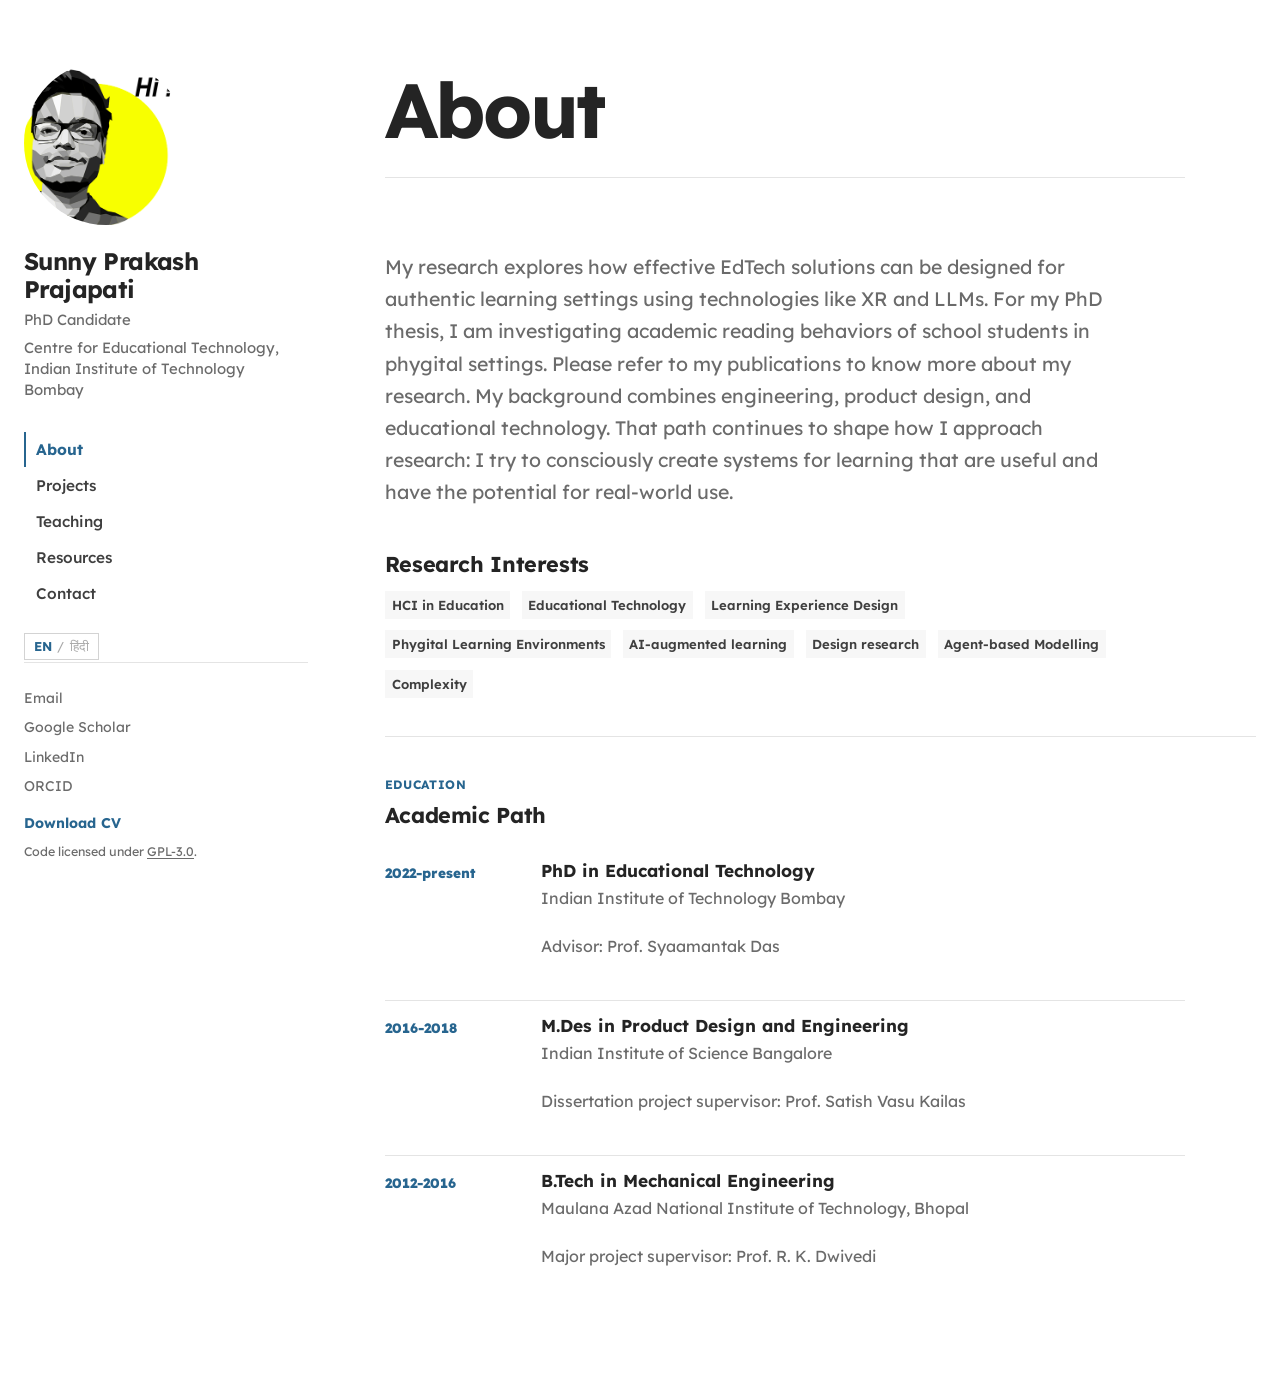
==== commit f1ec0b0b: "major changes-1" ====
--- a/about.html
+++ b/about.html
@@ -3,35 +3,13 @@
 <head>
   <meta charset="utf-8">
   <meta name="viewport" content="width=device-width, initial-scale=1">
-  <meta name="description" content="Biography, research background, education, and research themes of Sunny Prakash Prajapati, PhD Candidate at IIT Bombay.">
-  <meta name="theme-color" content="#f7f6f0">
-  <link rel="icon" href="assets/images/logo-sunny.png" type="image/png">
+  <meta name="robots" content="noindex">
+  <meta http-equiv="refresh" content="0; url=index.html">
+  <link rel="canonical" href="https://sunnysideux.github.io/">
   <title>About | Sunny Prakash Prajapati</title>
-  <meta property="og:title" content="About — Sunny Prakash Prajapati">
-  <meta property="og:description" content="Biography, research background, education, and research themes of Sunny Prakash Prajapati, PhD Candidate at IIT Bombay.">
-  <meta property="og:image" content="https://sunnysideux.github.io/assets/images/logo-sunny.png">
-  <meta property="og:url" content="https://sunnysideux.github.io/about.html">
-  <meta property="og:type" content="website">
-  <meta property="og:site_name" content="Sunny Prakash Prajapati">
-  <meta name="twitter:card" content="summary">
-  <link rel="canonical" href="https://sunnysideux.github.io/about.html">
-  <link rel="stylesheet" href="assets/css/styles.css">
-  <script defer src="assets/js/site-data.js"></script>
-  <script defer src="assets/js/main.js"></script>
+  <script>window.location.replace("index.html");</script>
 </head>
-<body data-page="about">
-  <a class="skip-link" href="#main-content">Skip to content</a>
-  <div class="site-shell">
-    <header class="site-header" data-site-header></header>
-    <main id="main-content" data-page-root>
-      <noscript>
-        <section class="noscript-message">
-          <h1>JavaScript is required for this site.</h1>
-          <p>This website keeps content in a single editable data file, so please enable JavaScript to view the pages.</p>
-        </section>
-      </noscript>
-    </main>
-    <footer class="site-footer" data-site-footer></footer>
-  </div>
+<body>
+  <p>This page has moved to <a href="index.html">the homepage</a>.</p>
 </body>
 </html>
